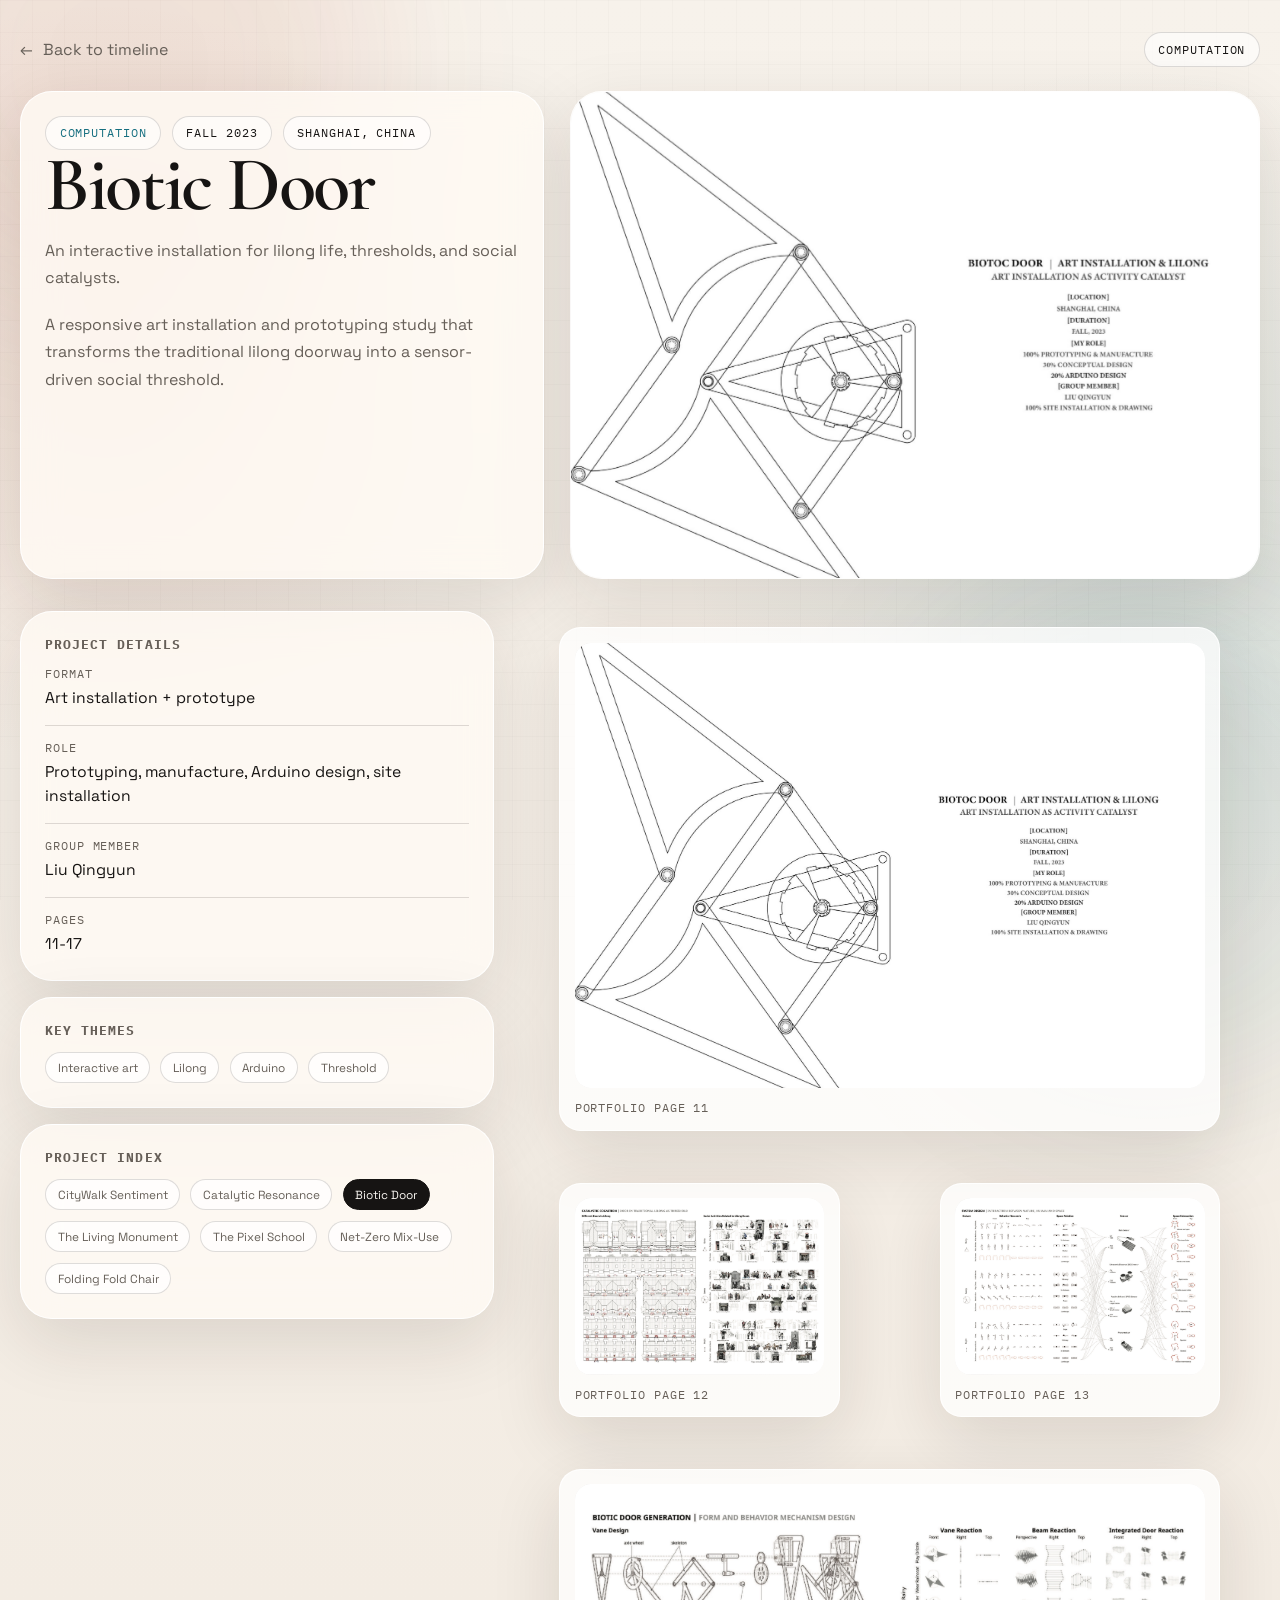
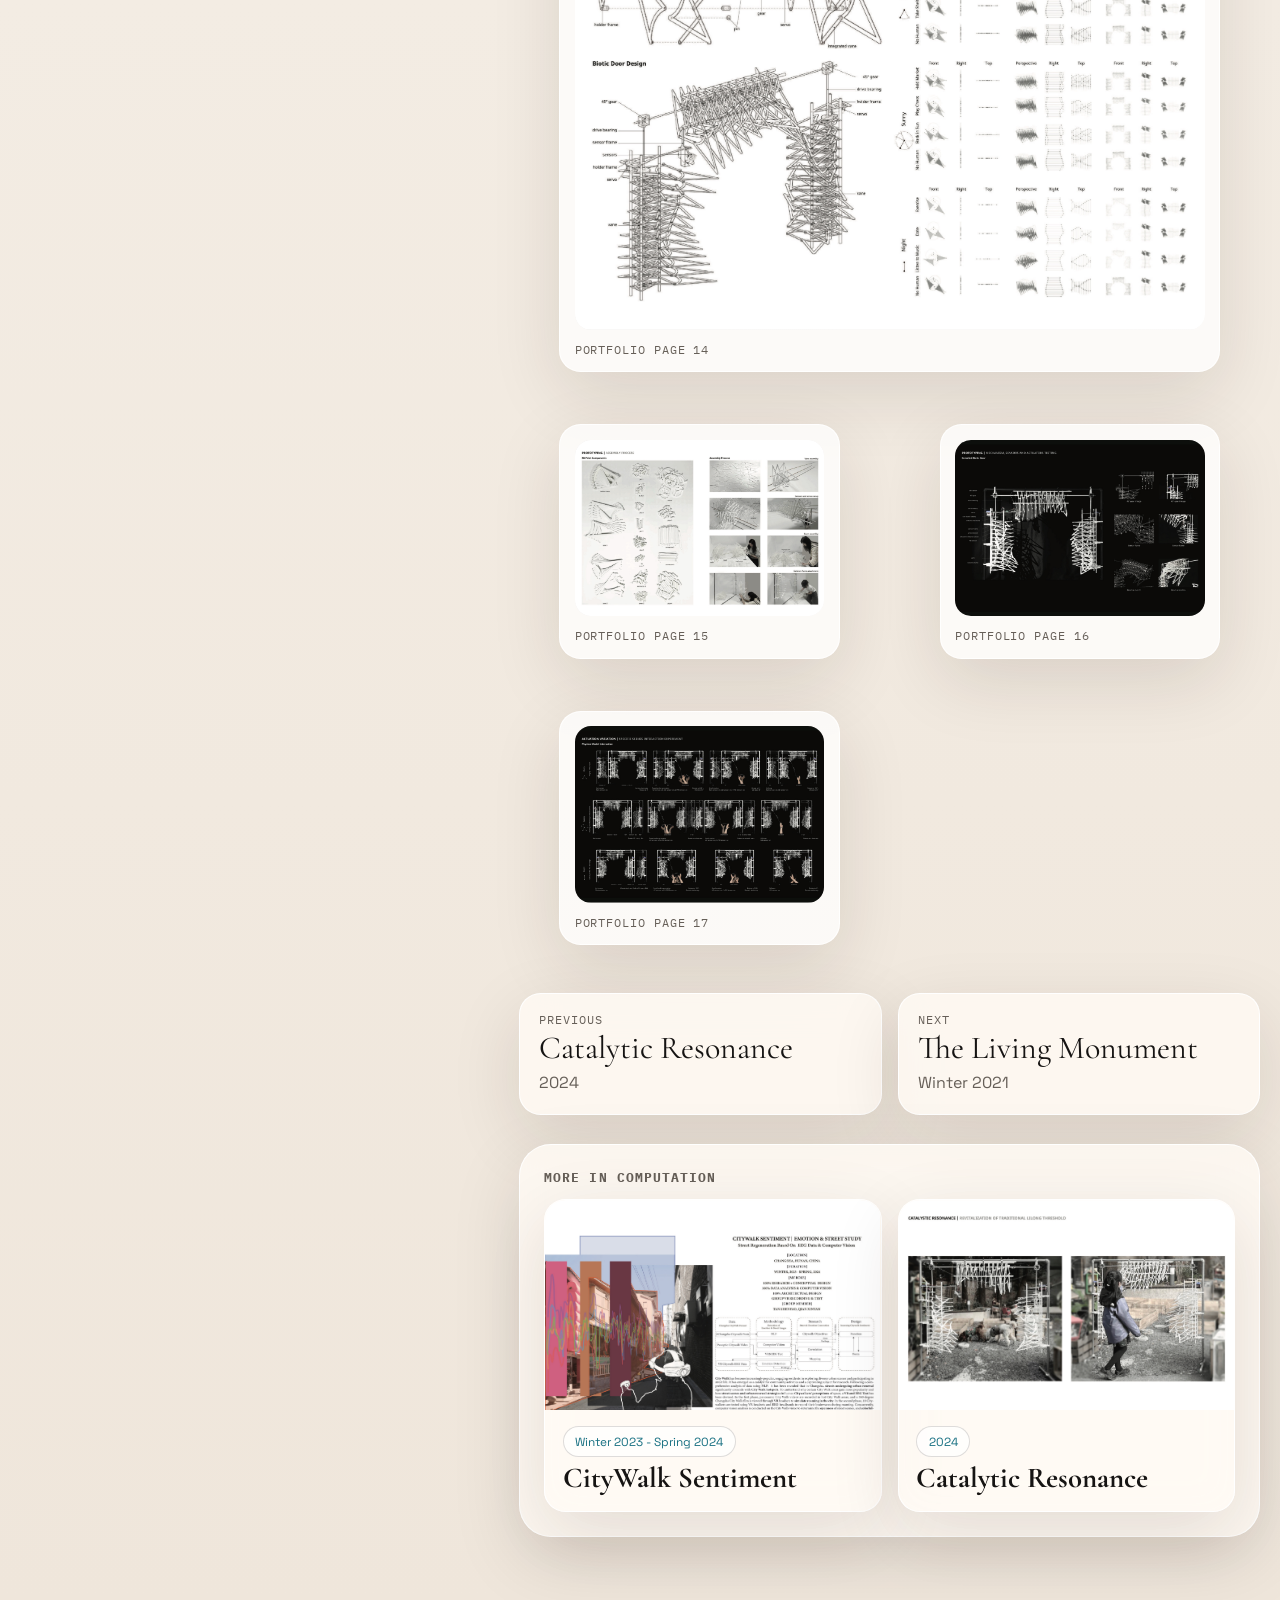
==== projects/biotic-door.html @ 280a37e2 "Stabilize deployed asset paths" ====
<!DOCTYPE html>
<html lang="en">
  <head>
    <meta charset="utf-8" />
    <meta name="viewport" content="width=device-width, initial-scale=1" />
    <meta http-equiv="Cache-Control" content="no-cache, no-store, must-revalidate" />
    <meta http-equiv="Pragma" content="no-cache" />
    <meta http-equiv="Expires" content="0" />
    <title>Biotic Door | Qiuyu Zhang</title>
    <link rel="stylesheet" href="../styles.css?v=20260427-2" />
    <script defer src="../data.js?v=20260427-2"></script>
    <script defer src="../project.js?v=20260427-2"></script>
  </head>
  <body class="page page--project" data-page="project" data-root=".." data-project="biotic-door">
    <div class="page-glow page-glow--a"></div>
    <div class="page-glow page-glow--b"></div>
    <main class="project-shell">
      <header class="project-topbar">
        <a class="project-back" href="../index.html">Back to timeline</a>
        <span class="nav-chip">Computation</span>
      </header>
      <section class="project-hero" id="project-hero"></section>
      <section class="project-grid">
        <div id="project-side"></div>
        <div>
          <div class="gallery-grid" id="project-gallery"></div>
          <nav class="project-pagination" id="project-pagination" aria-label="Project pagination"></nav>
          <div id="related-projects"></div>
        </div>
      </section>
    </main>
  </body>
</html>
---- styles.css ----
@import url("https://fonts.googleapis.com/css2?family=Cormorant+Garamond:wght@500;600;700&family=IBM+Plex+Mono:wght@400;500&family=Space+Grotesk:wght@400;500;700&display=swap");

:root {
  --bg: #f4efe7;
  --paper: rgba(255, 251, 245, 0.82);
  --paper-strong: #fffaf4;
  --ink: #161413;
  --muted: #665f58;
  --line: rgba(22, 20, 19, 0.14);
  --line-strong: rgba(22, 20, 19, 0.3);
  --arch: #b04a2e;
  --comp: #166f80;
  --signal: #d7a94b;
  --shadow: 0 22px 70px rgba(38, 28, 18, 0.12);
  --radius-xl: 2rem;
  --radius-lg: 1.35rem;
  --radius-md: 1rem;
  --shell: min(1240px, calc(100vw - 2rem));
}

*,
*::before,
*::after {
  box-sizing: border-box;
}

html {
  scroll-behavior: smooth;
}

body {
  margin: 0;
  background:
    radial-gradient(circle at 8% 12%, rgba(176, 74, 46, 0.12), transparent 24rem),
    radial-gradient(circle at 88% 16%, rgba(22, 111, 128, 0.12), transparent 28rem),
    linear-gradient(180deg, #f7f2eb 0%, #efe6db 100%);
  color: var(--ink);
  font-family: "Space Grotesk", sans-serif;
  min-height: 100vh;
  overflow-x: hidden;
}

body::before {
  content: "";
  position: fixed;
  inset: 0;
  background-image:
    linear-gradient(rgba(0, 0, 0, 0.015) 1px, transparent 1px),
    linear-gradient(90deg, rgba(0, 0, 0, 0.015) 1px, transparent 1px);
  background-size: 32px 32px;
  pointer-events: none;
  z-index: -1;
}

img {
  display: block;
  max-width: 100%;
}

a {
  color: inherit;
  text-decoration: none;
}

button {
  font: inherit;
}

.page-glow {
  position: fixed;
  width: 32rem;
  height: 32rem;
  border-radius: 50%;
  filter: blur(80px);
  opacity: 0.55;
  pointer-events: none;
  z-index: -1;
}

.page-glow--a {
  background: rgba(176, 74, 46, 0.18);
  top: -12rem;
  left: -8rem;
}

.page-glow--b {
  background: rgba(22, 111, 128, 0.18);
  right: -8rem;
  bottom: -12rem;
}

.shell {
  width: var(--shell);
  margin: 0 auto;
}

.eyebrow,
.section-kicker,
.toolbar__label,
.meta-label,
.hero-chip,
.detail-chip,
.detail-value,
.page-num,
.filter-btn,
.nav-chip,
.timeline-year,
.project-index__label {
  font-family: "IBM Plex Mono", monospace;
  letter-spacing: 0.08em;
  text-transform: uppercase;
}

.display,
.section-title,
.project-title,
.timeline-title {
  font-family: "Cormorant Garamond", serif;
  line-height: 0.92;
  letter-spacing: -0.03em;
  font-weight: 600;
}

.eyebrow {
  color: var(--muted);
  font-size: 0.82rem;
  margin: 0 0 1rem;
}

.lede,
.timeline-summary,
.detail-summary,
.hero-note,
.project-subtitle,
.project-intro {
  color: var(--muted);
  line-height: 1.7;
  font-size: 1rem;
}

.home-hero {
  display: grid;
  grid-template-columns: 1.35fr 0.95fr;
  gap: 2rem;
  padding: 5rem 0 3.5rem;
  align-items: end;
}

.display {
  margin: 0;
  font-size: clamp(3.9rem, 11vw, 7.6rem);
  max-width: 14ch;
}

.hero-copy .lede {
  max-width: 42rem;
  margin-top: 1.6rem;
}

.hero-panel,
.toolbar,
.timeline-card,
.project-panel,
.project-pagination a,
.related-card {
  background: var(--paper);
  border: 1px solid rgba(255, 255, 255, 0.9);
  box-shadow: var(--shadow);
  backdrop-filter: blur(18px);
}

.hero-panel {
  border-radius: var(--radius-xl);
  padding: 1.5rem;
  align-self: stretch;
  display: grid;
  gap: 1.25rem;
}

.hero-panel__top {
  display: flex;
  gap: 0.75rem;
  flex-wrap: wrap;
}

.hero-chip,
.detail-chip,
.nav-chip {
  display: inline-flex;
  align-items: center;
  gap: 0.4rem;
  padding: 0.55rem 0.85rem;
  border-radius: 999px;
  background: rgba(255, 255, 255, 0.62);
  border: 1px solid var(--line);
  font-size: 0.72rem;
}

.hero-chip--alt,
.detail-chip--comp {
  color: var(--comp);
}

.hero-stats {
  display: grid;
  grid-template-columns: repeat(3, minmax(0, 1fr));
  gap: 0.9rem;
}

.stat {
  padding: 1rem;
  border-radius: var(--radius-md);
  background: rgba(255, 255, 255, 0.64);
  border: 1px solid var(--line);
}

.stat__value {
  font-family: "Cormorant Garamond", serif;
  font-size: 2.4rem;
  line-height: 1;
  margin-bottom: 0.3rem;
}

.stat__label {
  color: var(--muted);
  font-size: 0.88rem;
}

.toolbar {
  margin: 0 0 2rem;
  border-radius: 999px;
  padding: 0.75rem 1rem;
  display: flex;
  gap: 1rem;
  align-items: center;
  justify-content: space-between;
  flex-wrap: wrap;
}

.toolbar__label {
  color: var(--muted);
  font-size: 0.76rem;
}

.filters {
  display: flex;
  gap: 0.65rem;
  flex-wrap: wrap;
}

.filter-btn {
  border: 1px solid var(--line);
  background: rgba(255, 255, 255, 0.72);
  color: var(--muted);
  border-radius: 999px;
  padding: 0.7rem 1rem;
  cursor: pointer;
  transition: transform 180ms ease, background-color 180ms ease, color 180ms ease;
}

.filter-btn:hover,
.filter-btn:focus-visible {
  transform: translateY(-2px);
}

.filter-btn.is-active {
  background: var(--ink);
  color: #faf7f2;
}

.section-head {
  display: grid;
  gap: 0.5rem;
  margin-bottom: 2rem;
}

.section-kicker {
  margin: 0;
  color: var(--muted);
  font-size: 0.78rem;
}

.section-title {
  margin: 0;
  font-size: clamp(2.4rem, 5vw, 4rem);
}

.timeline-wrap {
  padding-bottom: 5rem;
}

.timeline {
  position: relative;
  display: grid;
  grid-template-columns: minmax(0, 1fr) 6rem minmax(0, 1fr);
  gap: 2rem 0;
}

.timeline::before {
  content: "";
  position: absolute;
  top: 0;
  bottom: 0;
  left: 50%;
  transform: translateX(-50%);
  width: 1px;
  background: linear-gradient(180deg, rgba(22, 20, 19, 0), rgba(22, 20, 19, 0.22), rgba(22, 20, 19, 0));
}

.timeline-item {
  display: contents;
}

.timeline-item.is-hidden {
  display: none;
}

.timeline-card {
  border-radius: var(--radius-xl);
  overflow: hidden;
  position: relative;
  transition: transform 220ms ease, box-shadow 220ms ease;
}

.timeline-card:hover,
.timeline-card:focus-visible {
  transform: translateY(-4px);
  box-shadow: 0 30px 90px rgba(38, 28, 18, 0.18);
}

.timeline-item:nth-child(odd) .timeline-card {
  grid-column: 1 / 2;
  margin-right: 2rem;
}

.timeline-item:nth-child(even) .timeline-card {
  grid-column: 3 / 4;
  margin-left: 2rem;
}

.timeline-marker {
  grid-column: 2 / 3;
  justify-self: center;
  align-self: start;
  position: relative;
  padding-top: 0.85rem;
}

.timeline-dot {
  width: 1rem;
  height: 1rem;
  border-radius: 50%;
  background: var(--ink);
  border: 3px solid rgba(255, 255, 255, 0.86);
  box-shadow: 0 0 0 7px rgba(255, 255, 255, 0.44);
}

.timeline-year {
  margin-top: 0.9rem;
  color: var(--muted);
  font-size: 0.76rem;
  writing-mode: vertical-rl;
  transform: rotate(180deg);
}

.timeline-card__media {
  aspect-ratio: 16 / 10;
  overflow: hidden;
  background: linear-gradient(135deg, rgba(22, 20, 19, 0.08), rgba(22, 20, 19, 0.03));
}

.timeline-card__media img,
.project-cover img,
.page-frame img {
  width: 100%;
  height: 100%;
  object-fit: cover;
}

.timeline-card__body {
  padding: 1.4rem 1.4rem 1.5rem;
  display: grid;
  gap: 1rem;
}

.timeline-meta {
  display: flex;
  gap: 0.6rem;
  flex-wrap: wrap;
}

.pill {
  display: inline-flex;
  align-items: center;
  gap: 0.4rem;
  padding: 0.45rem 0.72rem;
  border-radius: 999px;
  border: 1px solid var(--line);
  background: rgba(255, 255, 255, 0.72);
  color: var(--muted);
  font-size: 0.74rem;
}

.pill--arch {
  color: var(--arch);
}

.pill--comp {
  color: var(--comp);
}

.pill--active {
  background: var(--ink);
  color: #faf7f2;
  border-color: var(--ink);
}

.timeline-title {
  margin: 0;
  font-size: clamp(2rem, 3.2vw, 3rem);
}

.timeline-summary {
  margin: 0;
}

.timeline-tags {
  display: flex;
  flex-wrap: wrap;
  gap: 0.55rem;
}

.timeline-tag {
  color: var(--muted);
  font-size: 0.88rem;
}

.timeline-arrow {
  display: inline-flex;
  align-items: center;
  gap: 0.65rem;
  color: var(--ink);
  font-size: 0.95rem;
}

.timeline-arrow::after {
  content: "↗";
  font-size: 1.1rem;
}

.asset--corrected {
  transform: rotate(180deg) scaleX(-1);
}

.page--project {
  padding-bottom: 4rem;
}

.project-shell {
  width: var(--shell);
  margin: 0 auto;
  padding-top: 2rem;
}

.project-topbar {
  display: flex;
  align-items: center;
  justify-content: space-between;
  gap: 1rem;
  margin-bottom: 1.5rem;
}

.project-back {
  display: inline-flex;
  align-items: center;
  gap: 0.6rem;
  color: var(--muted);
}

.project-back::before {
  content: "←";
}

.project-hero {
  display: grid;
  grid-template-columns: 0.95fr 1.25fr;
  gap: 1.6rem;
  margin-bottom: 2rem;
}

.project-panel {
  border-radius: var(--radius-xl);
  padding: 1.5rem;
}

.project-title {
  margin: 0;
  font-size: clamp(3rem, 6vw, 5.4rem);
}

.project-subtitle {
  margin: 1rem 0 1.25rem;
  max-width: 36rem;
}

.detail-chips,
.project-tags,
.project-index {
  display: flex;
  flex-wrap: wrap;
  gap: 0.65rem;
}

.project-intro {
  margin-top: 1.2rem;
}

.project-cover {
  border-radius: var(--radius-xl);
  overflow: hidden;
  min-height: 22rem;
  background: rgba(255, 255, 255, 0.5);
  border: 1px solid rgba(255, 255, 255, 0.86);
  box-shadow: var(--shadow);
}

.project-grid {
  display: grid;
  grid-template-columns: 0.78fr 1.22fr;
  gap: 1.6rem;
  align-items: start;
}

.project-side {
  position: sticky;
  top: 1.25rem;
}

.project-side__block + .project-side__block {
  margin-top: 1rem;
}

.project-side__title {
  margin: 0 0 0.8rem;
  font-size: 0.82rem;
  color: var(--muted);
  letter-spacing: 0.08em;
  text-transform: uppercase;
  font-family: "IBM Plex Mono", monospace;
}

.detail-list {
  display: grid;
  gap: 0.9rem;
}

.detail-row {
  padding-top: 0.9rem;
  border-top: 1px solid var(--line);
}

.detail-row:first-child {
  padding-top: 0;
  border-top: 0;
}

.meta-label {
  color: var(--muted);
  font-size: 0.72rem;
  margin-bottom: 0.3rem;
}

.detail-value {
  font-family: "Space Grotesk", sans-serif;
  letter-spacing: normal;
  text-transform: none;
  font-size: 0.98rem;
  line-height: 1.55;
}

.gallery-grid {
  display: grid;
  grid-template-columns: repeat(2, minmax(0, 1fr));
  gap: 1.25rem;
}

.page-frame {
  border-radius: var(--radius-lg);
  overflow: hidden;
  padding: 0.9rem;
  background: rgba(255, 255, 255, 0.75);
  border: 1px solid rgba(255, 255, 255, 0.86);
  box-shadow: var(--shadow);
}

.page-frame--wide {
  grid-column: 1 / -1;
}

.page-frame__image {
  border-radius: calc(var(--radius-lg) - 0.35rem);
  overflow: hidden;
  background: linear-gradient(135deg, rgba(22, 20, 19, 0.08), rgba(22, 20, 19, 0.03));
}

.page-frame__image img {
  width: 100%;
  height: auto;
}

.page-num {
  padding-top: 0.75rem;
  font-size: 0.72rem;
  color: var(--muted);
}

.project-pagination {
  display: grid;
  grid-template-columns: repeat(2, minmax(0, 1fr));
  gap: 1rem;
  margin-top: 2rem;
}

.project-pagination a {
  border-radius: var(--radius-lg);
  padding: 1.15rem 1.2rem;
  display: grid;
  gap: 0.3rem;
}

.project-pagination__label {
  color: var(--muted);
  font-size: 0.74rem;
  font-family: "IBM Plex Mono", monospace;
  text-transform: uppercase;
  letter-spacing: 0.08em;
}

.project-pagination__title {
  font-family: "Cormorant Garamond", serif;
  font-size: 2rem;
  line-height: 1;
}

.related {
  margin-top: 1.8rem;
}

.related-grid {
  display: grid;
  grid-template-columns: repeat(2, minmax(0, 1fr));
  gap: 1rem;
}

.related-card {
  border-radius: var(--radius-lg);
  overflow: hidden;
}

.related-card__media {
  aspect-ratio: 16 / 10;
  overflow: hidden;
}

.related-card__body {
  padding: 1rem 1.1rem 1.15rem;
}

.related-card__title {
  margin: 0.45rem 0 0;
  font-family: "Cormorant Garamond", serif;
  font-size: 1.8rem;
  line-height: 1;
}

.is-reveal {
  opacity: 0;
  transform: translateY(16px);
  transition: opacity 420ms ease, transform 420ms ease;
}

.is-reveal.is-visible {
  opacity: 1;
  transform: translateY(0);
}

@media (max-width: 1024px) {
  .home-hero,
  .project-hero,
  .project-grid {
    grid-template-columns: 1fr;
  }

  .project-side {
    position: static;
  }

  .timeline {
    grid-template-columns: 3.25rem minmax(0, 1fr);
  }

  .timeline::before {
    left: 1.6rem;
    transform: none;
  }

  .timeline-item:nth-child(odd) .timeline-card,
  .timeline-item:nth-child(even) .timeline-card {
    grid-column: 2 / 3;
    margin: 0 0 0 1rem;
  }

  .timeline-marker {
    grid-column: 1 / 2;
    justify-self: start;
  }

  .timeline-year {
    writing-mode: initial;
    transform: none;
  }
}

@media (max-width: 720px) {
  .display {
    font-size: clamp(3.2rem, 14vw, 4.7rem);
  }

  .home-hero {
    padding-top: 4rem;
  }

  .hero-stats,
  .gallery-grid,
  .project-pagination,
  .related-grid {
    grid-template-columns: 1fr;
  }

  .toolbar {
    border-radius: 1.4rem;
  }

  .project-title {
    font-size: clamp(2.5rem, 12vw, 4rem);
  }
}
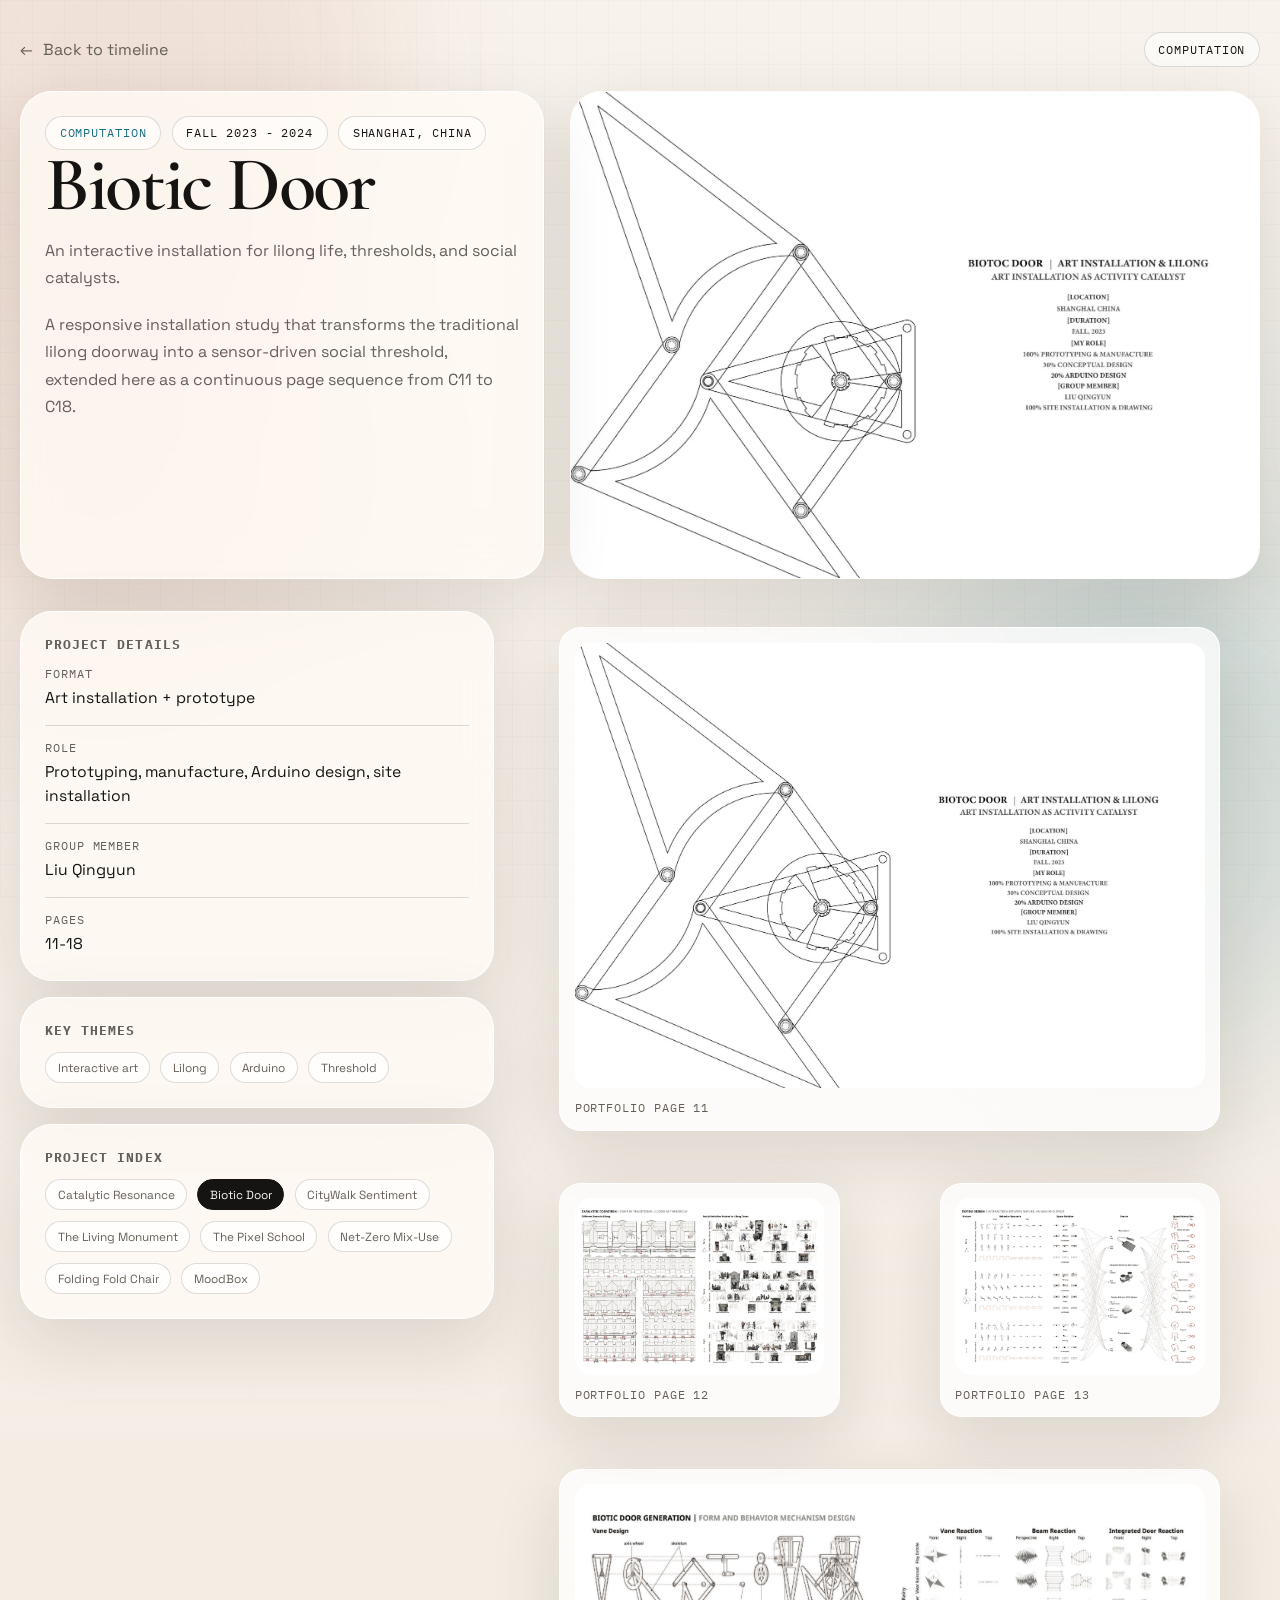
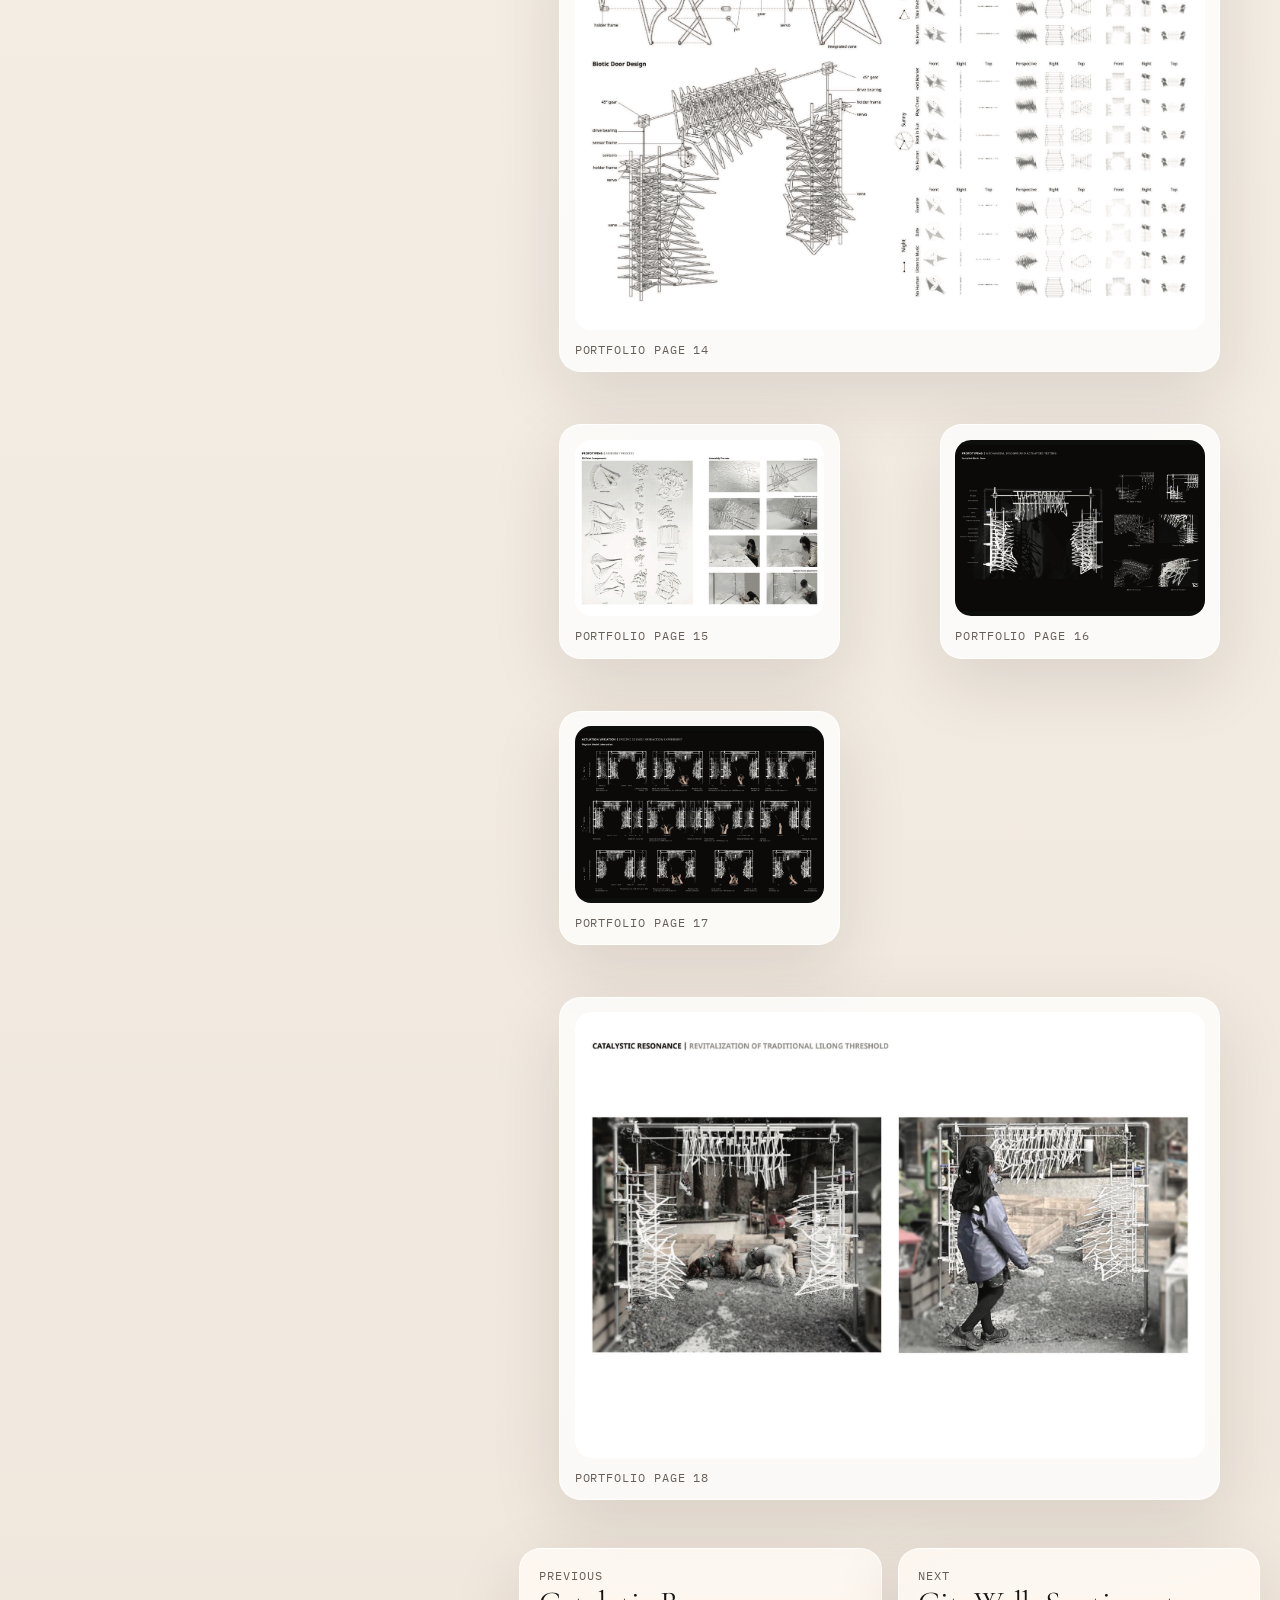
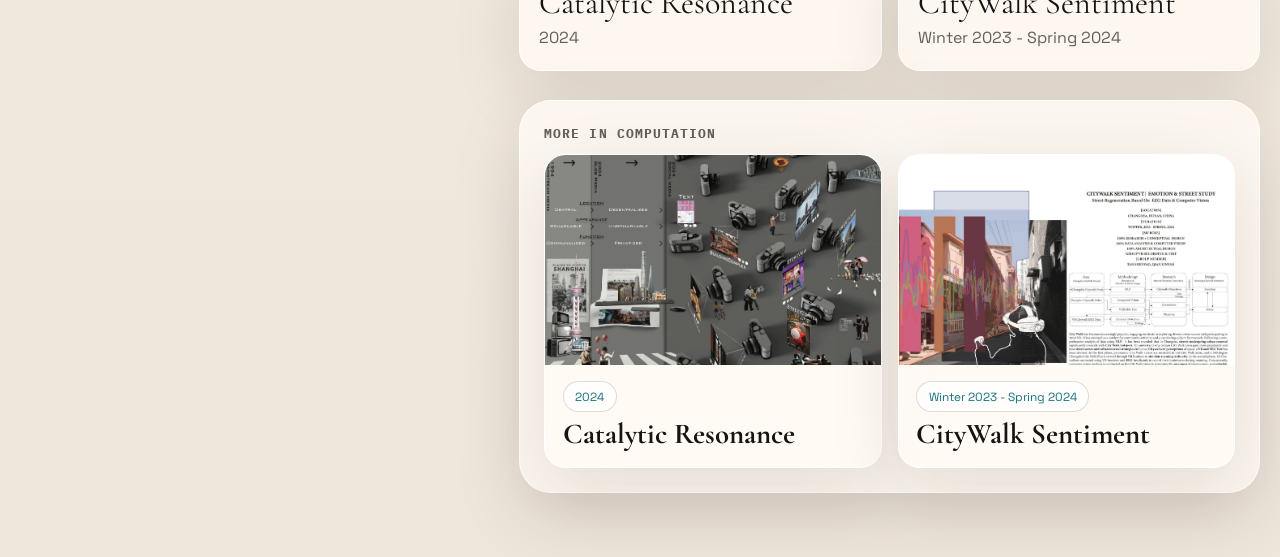
==== commit 6ba9a111: "Split projects and add image lightbox" ====
--- a/projects/biotic-door.html
+++ b/projects/biotic-door.html
@@ -7,9 +7,10 @@
     <meta http-equiv="Pragma" content="no-cache" />
     <meta http-equiv="Expires" content="0" />
     <title>Biotic Door | Qiuyu Zhang</title>
-    <link rel="stylesheet" href="../styles.css?v=20260427-2" />
-    <script defer src="../data.js?v=20260427-2"></script>
-    <script defer src="../project.js?v=20260427-2"></script>
+    <link rel="stylesheet" href="../styles.css?v=20260427-3" />
+    <script defer src="../data.js?v=20260427-3"></script>
+    <script defer src="../lightbox.js?v=20260427-3"></script>
+    <script defer src="../project.js?v=20260427-3"></script>
   </head>
   <body class="page page--project" data-page="project" data-root=".." data-project="biotic-door">
     <div class="page-glow page-glow--a"></div>
--- a/styles.css
+++ b/styles.css
@@ -449,7 +449,87 @@
 }
 
 .asset--corrected {
-  transform: rotate(180deg) scaleX(-1);
+  transform: scaleY(-1);
+}
+
+.zoomable-image {
+  cursor: zoom-in;
+}
+
+.body--lightbox-open {
+  overflow: hidden;
+}
+
+.lightbox {
+  position: fixed;
+  inset: 0;
+  display: grid;
+  place-items: center;
+  padding: 1.5rem;
+  opacity: 0;
+  pointer-events: none;
+  transition: opacity 180ms ease;
+  z-index: 50;
+}
+
+.lightbox.is-open {
+  opacity: 1;
+  pointer-events: auto;
+}
+
+.lightbox__backdrop {
+  position: absolute;
+  inset: 0;
+  background: rgba(10, 10, 10, 0.84);
+  backdrop-filter: blur(10px);
+}
+
+.lightbox__figure {
+  position: relative;
+  z-index: 1;
+  margin: 0;
+  width: min(92vw, 1400px);
+  max-height: calc(100vh - 3rem);
+  display: grid;
+  gap: 0.8rem;
+  justify-items: center;
+}
+
+.lightbox__image {
+  display: block;
+  max-width: 100%;
+  max-height: calc(100vh - 8rem);
+  width: auto;
+  height: auto;
+  border-radius: var(--radius-lg);
+  box-shadow: 0 28px 90px rgba(0, 0, 0, 0.32);
+  background: rgba(255, 255, 255, 0.06);
+}
+
+.lightbox__caption {
+  color: rgba(255, 255, 255, 0.82);
+  text-align: center;
+  font-size: 0.92rem;
+  line-height: 1.5;
+  max-width: 72ch;
+}
+
+.lightbox__close {
+  position: absolute;
+  top: 0;
+  right: 0;
+  transform: translateY(-100%);
+  border: 0;
+  border-radius: 999px;
+  padding: 0.7rem 1rem;
+  background: rgba(255, 255, 255, 0.14);
+  color: #fff;
+  cursor: pointer;
+  backdrop-filter: blur(10px);
+}
+
+.lightbox__close:hover {
+  background: rgba(255, 255, 255, 0.2);
 }
 
 .page--project {
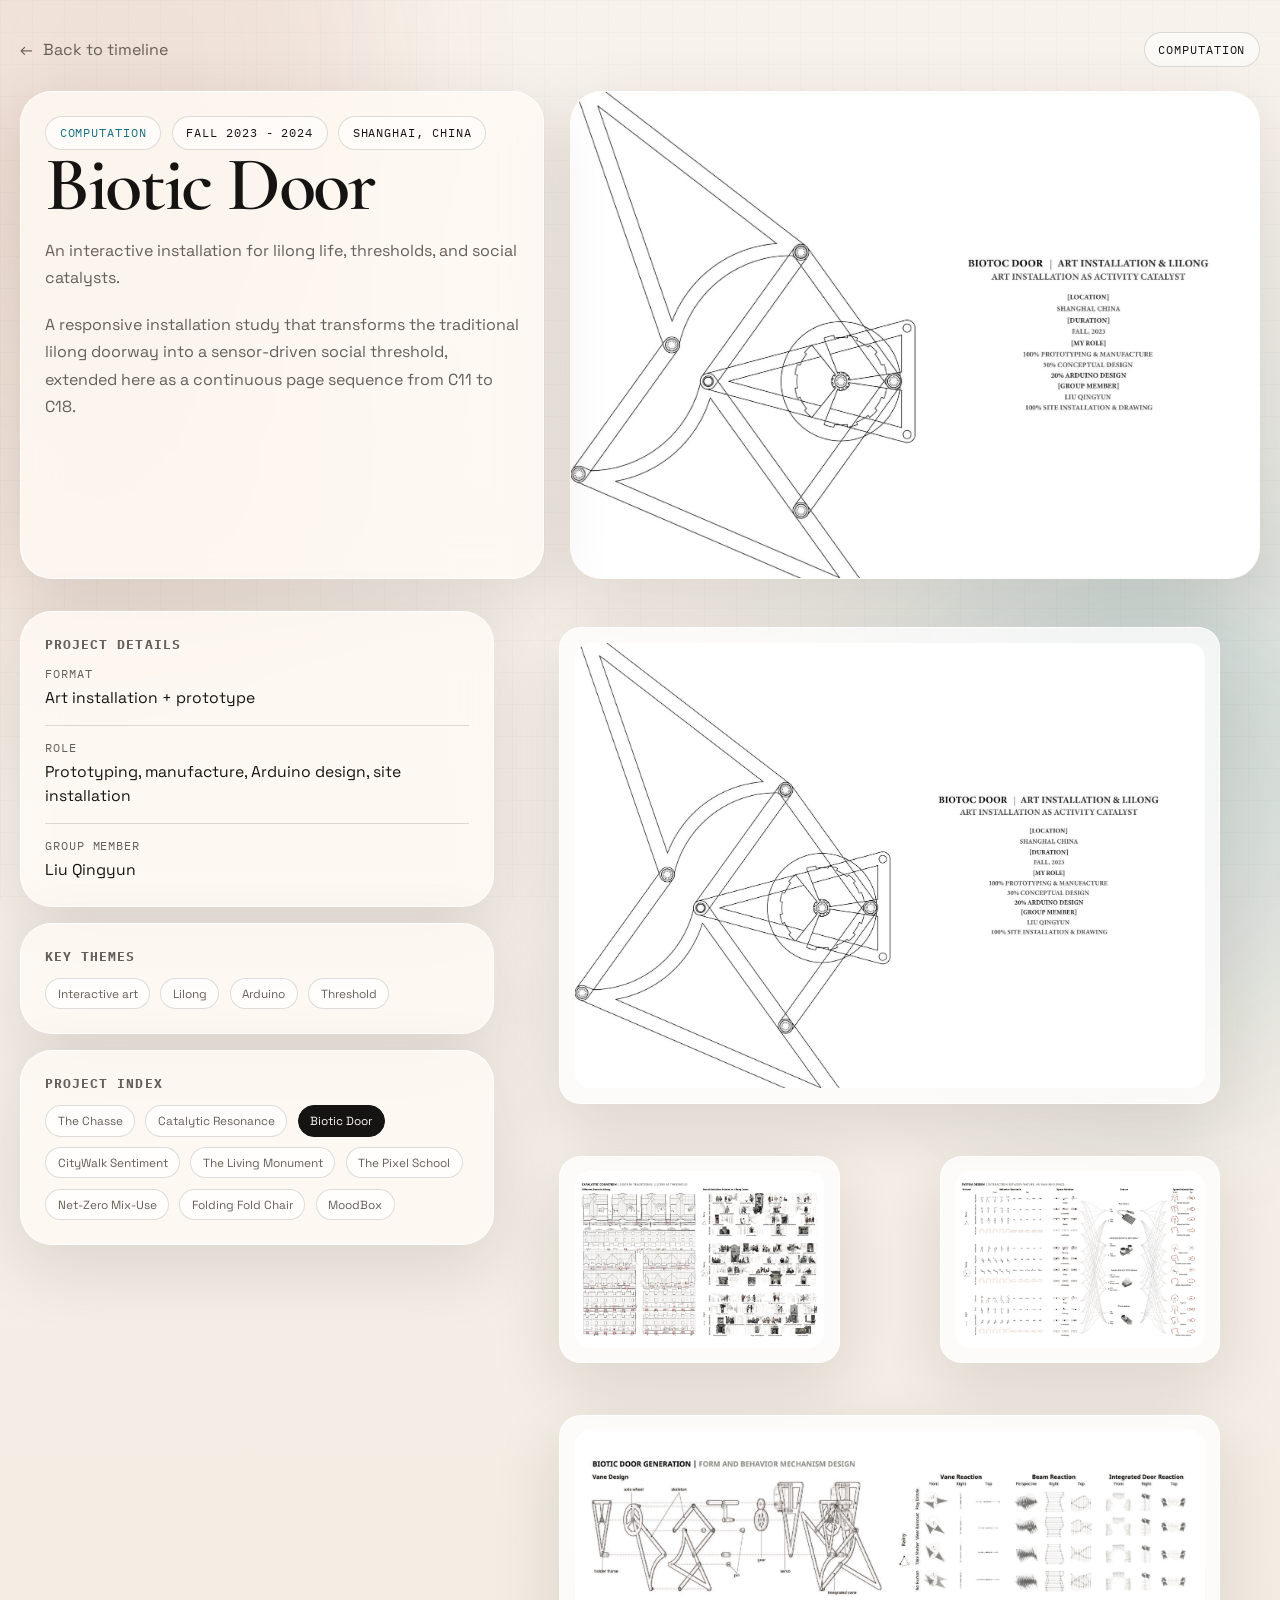
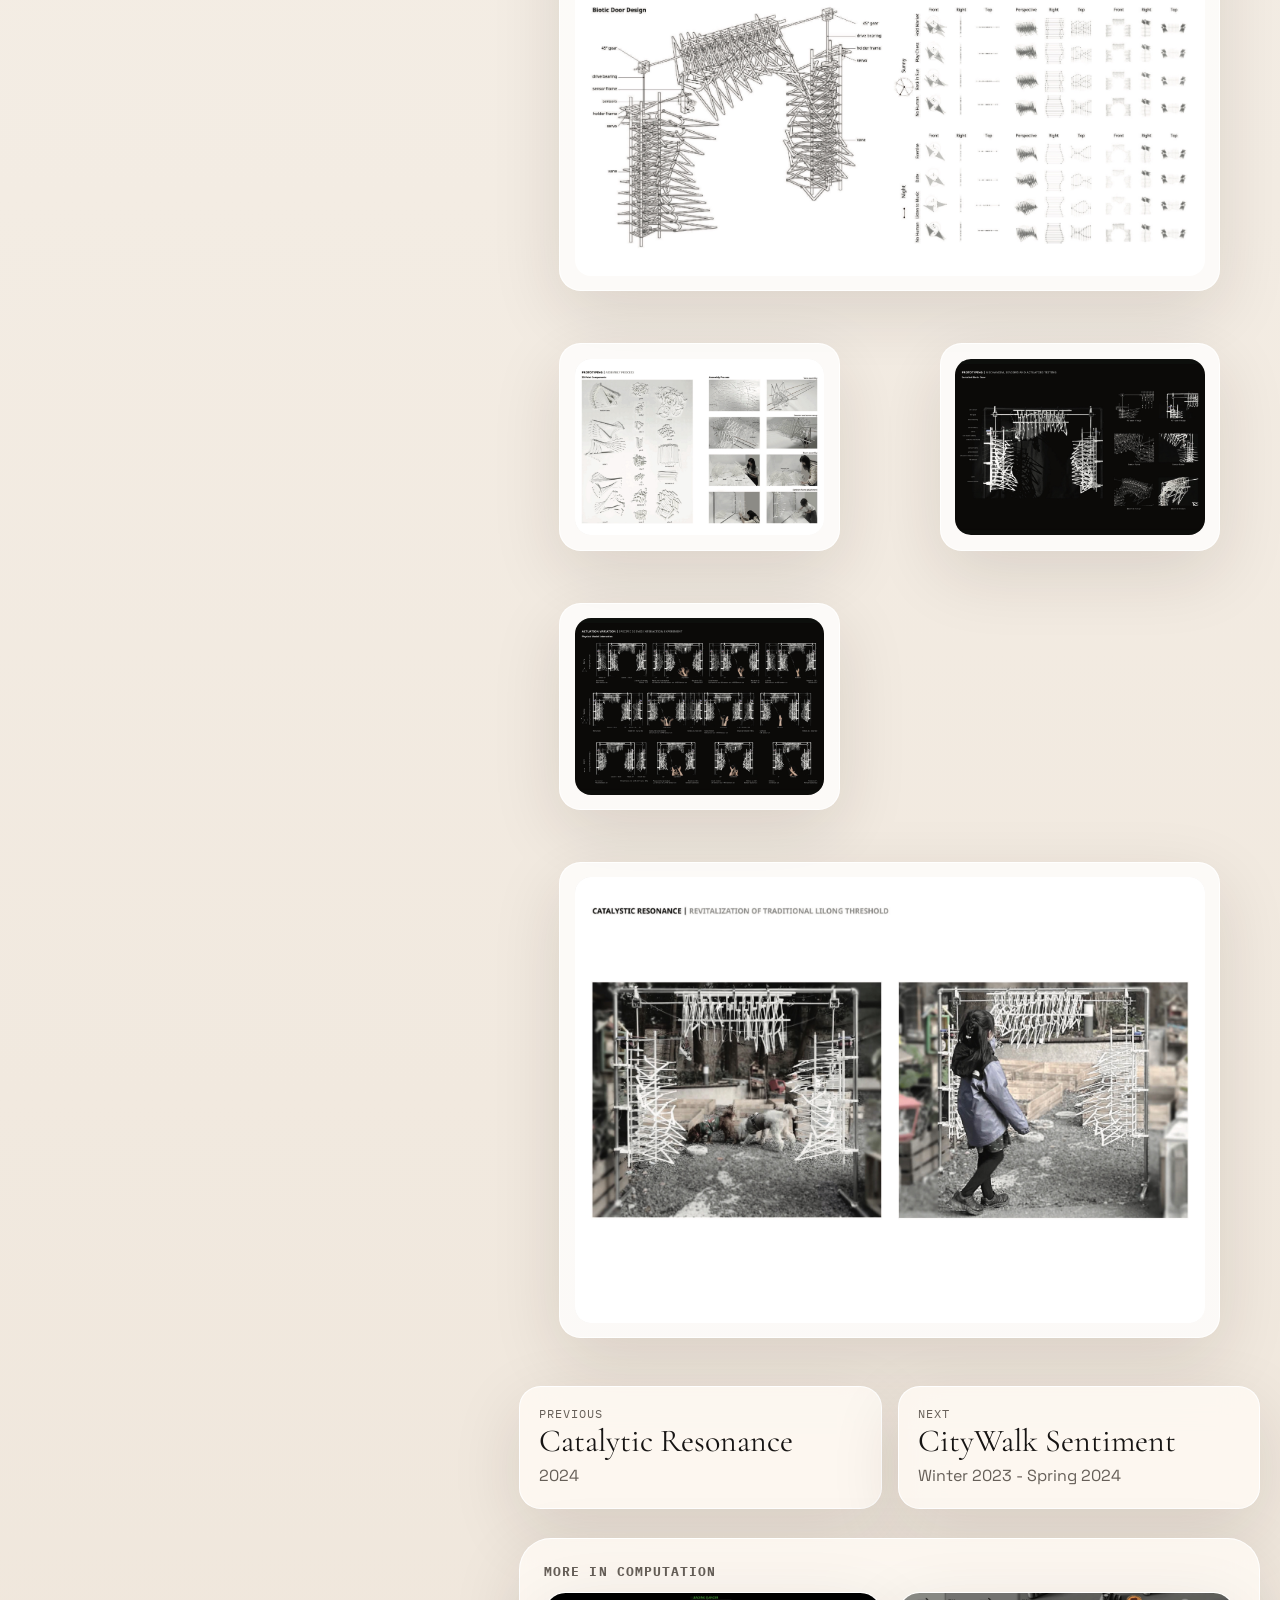
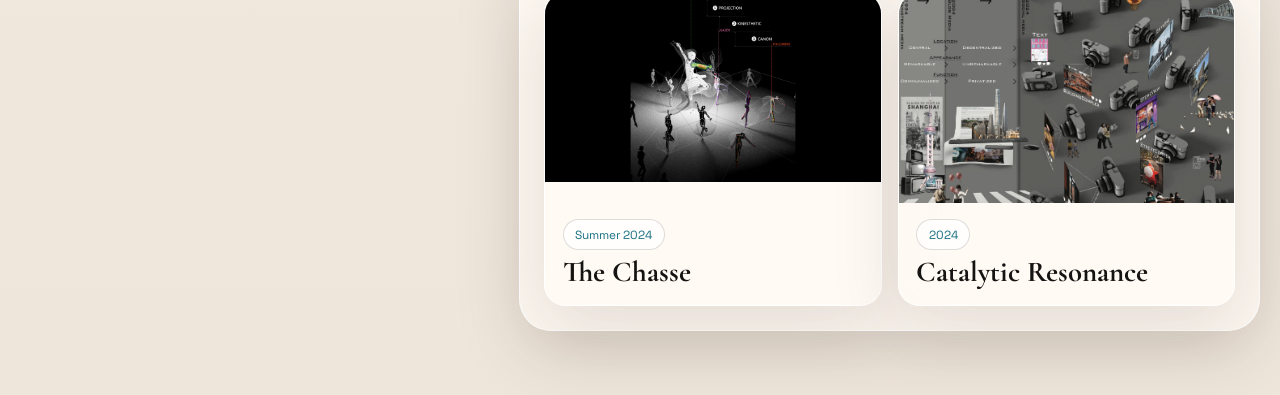
==== commit b37eaebb: "Add The Chasse project and push workflow notes" ====
--- a/projects/biotic-door.html
+++ b/projects/biotic-door.html
@@ -7,10 +7,10 @@
     <meta http-equiv="Pragma" content="no-cache" />
     <meta http-equiv="Expires" content="0" />
     <title>Biotic Door | Qiuyu Zhang</title>
-    <link rel="stylesheet" href="../styles.css?v=20260427-3" />
-    <script defer src="../data.js?v=20260427-3"></script>
-    <script defer src="../lightbox.js?v=20260427-3"></script>
-    <script defer src="../project.js?v=20260427-3"></script>
+    <link rel="stylesheet" href="../styles.css?v=20260428-1" />
+    <script defer src="../data.js?v=20260428-1"></script>
+    <script defer src="../lightbox.js?v=20260428-1"></script>
+    <script defer src="../project.js?v=20260428-1"></script>
   </head>
   <body class="page page--project" data-page="project" data-root=".." data-project="biotic-door">
     <div class="page-glow page-glow--a"></div>
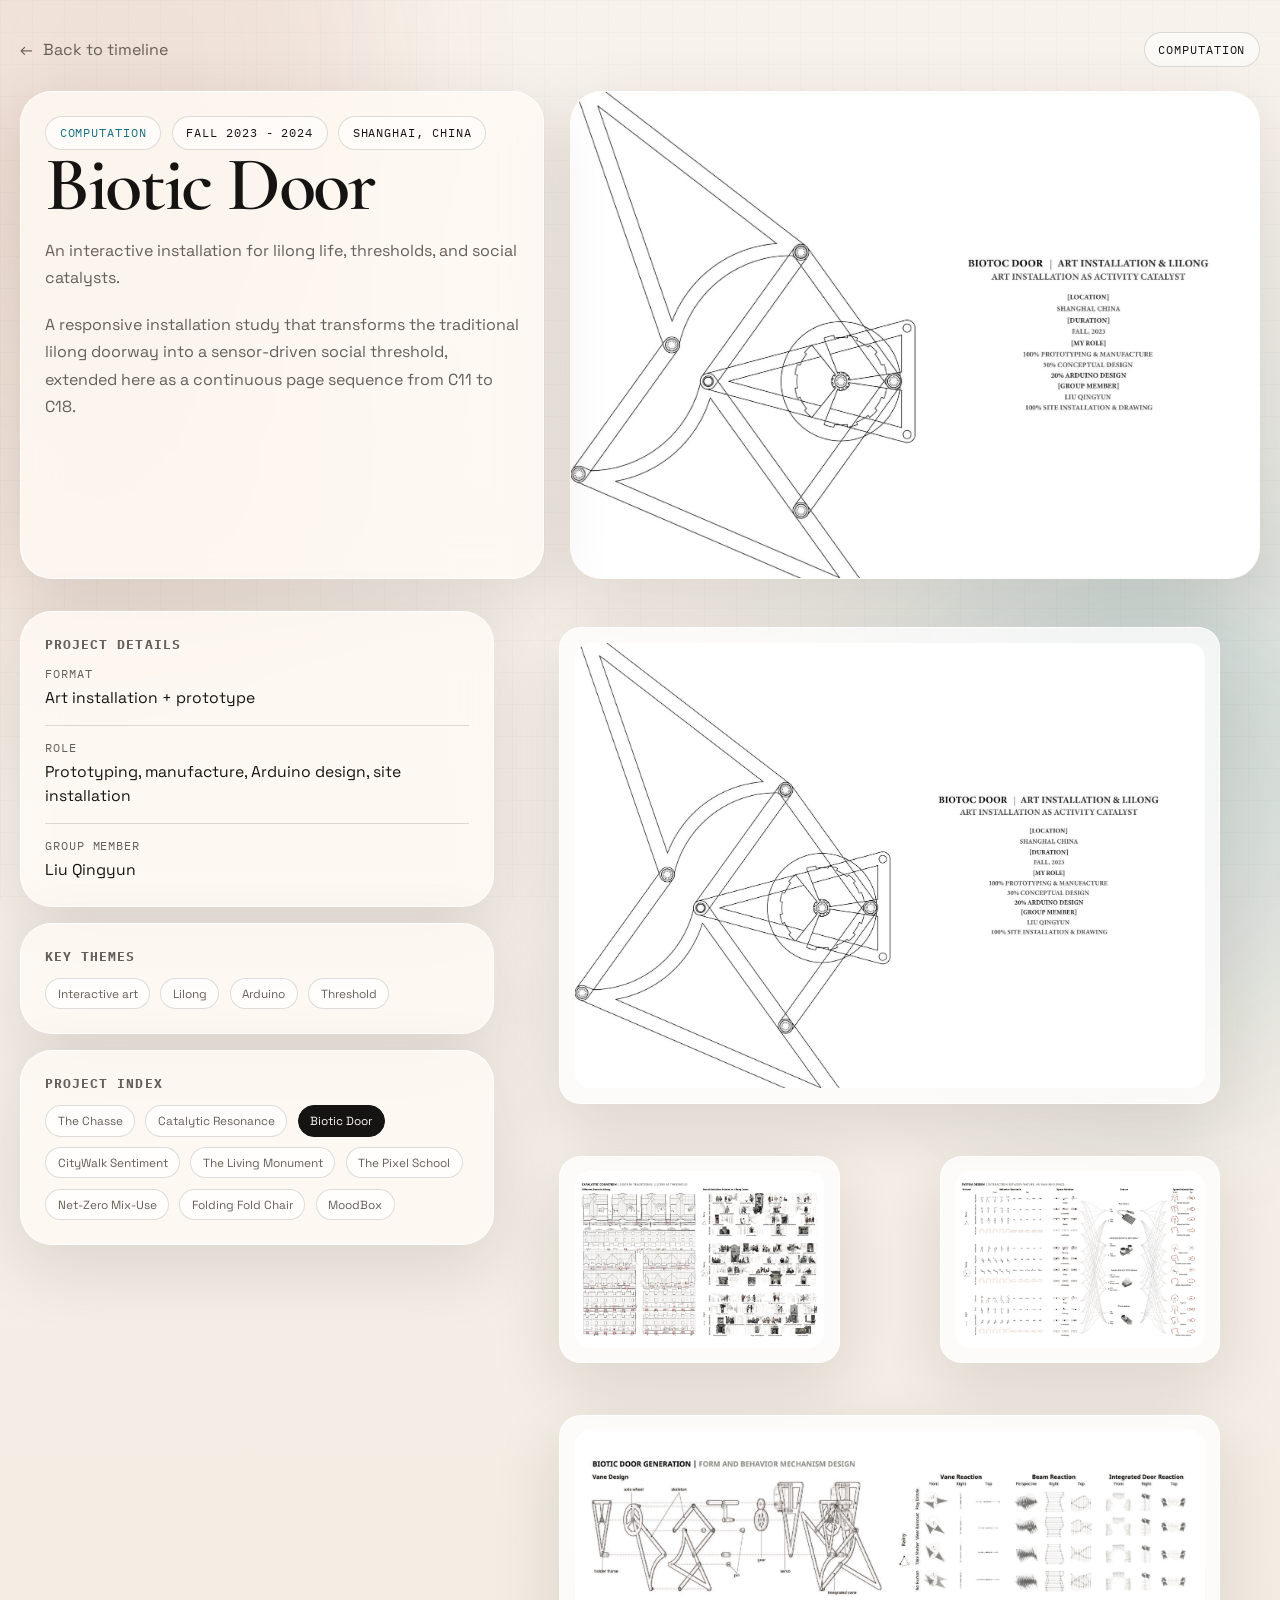
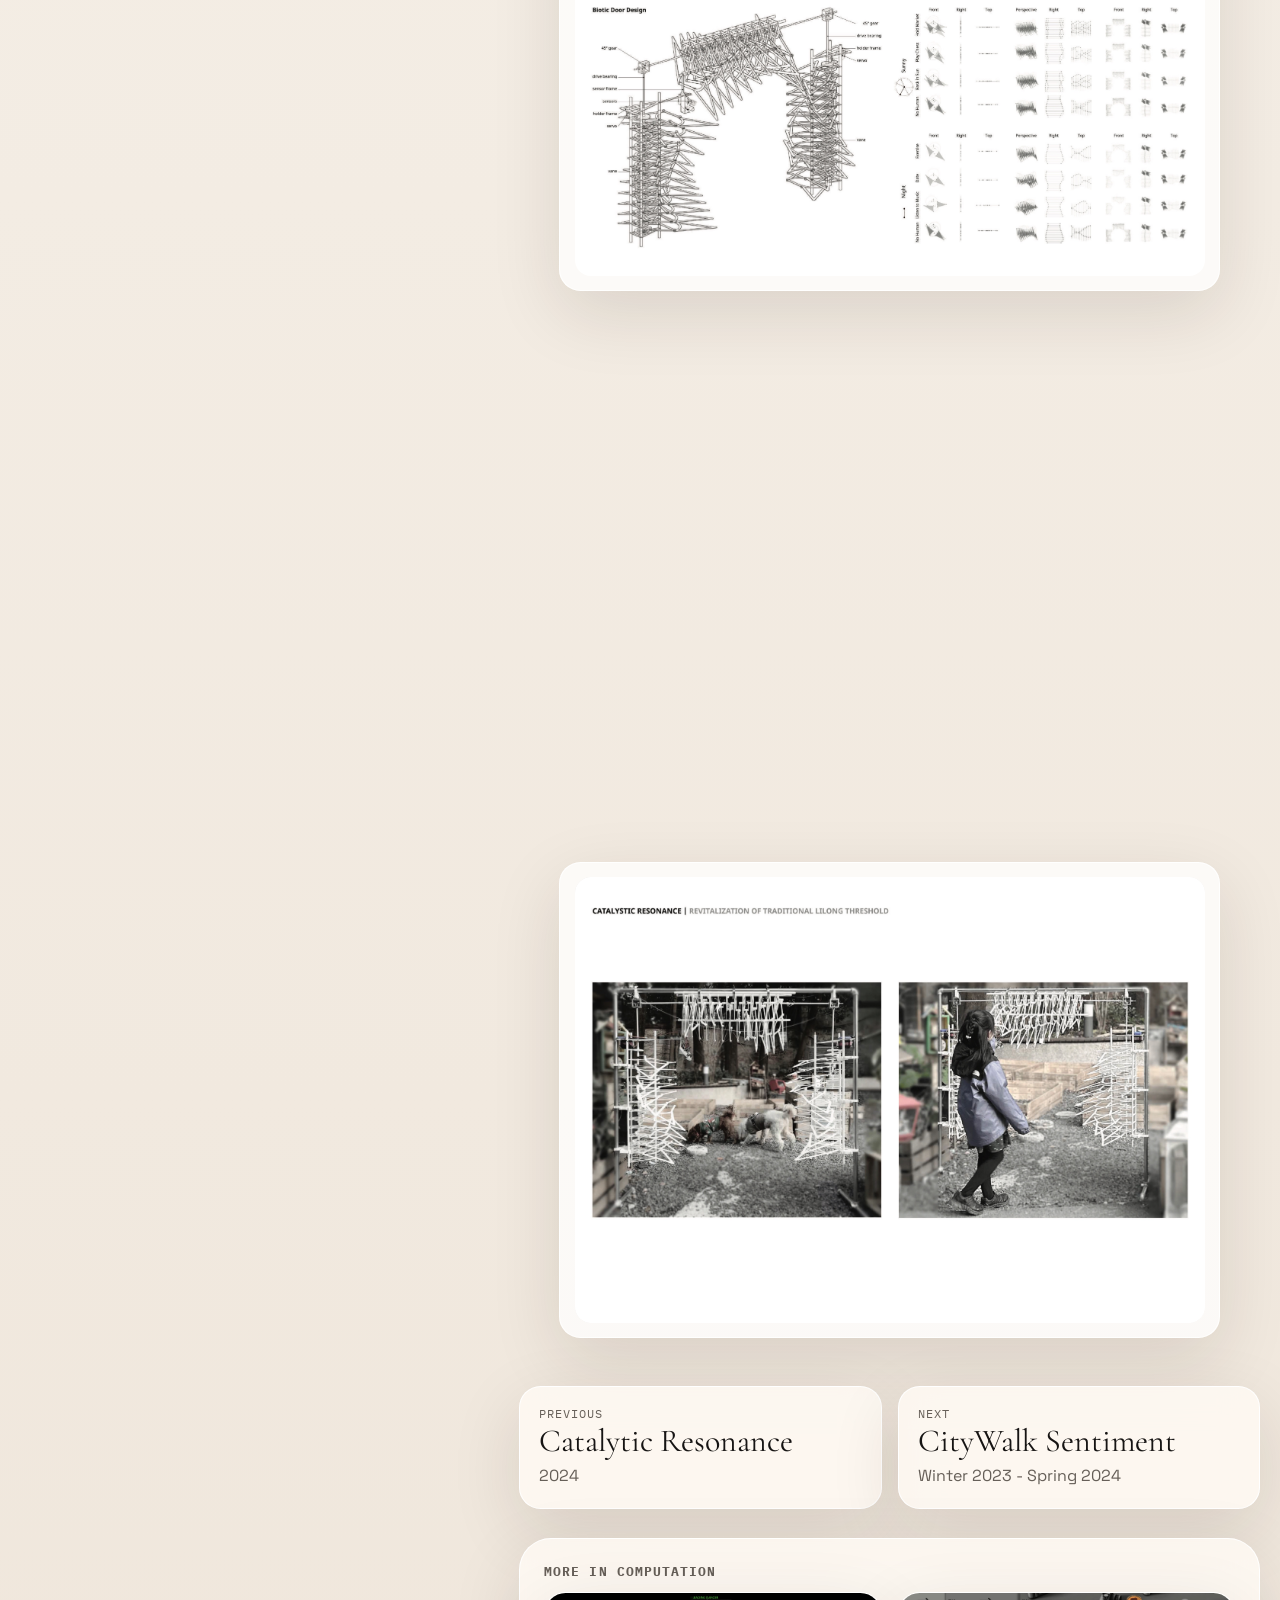
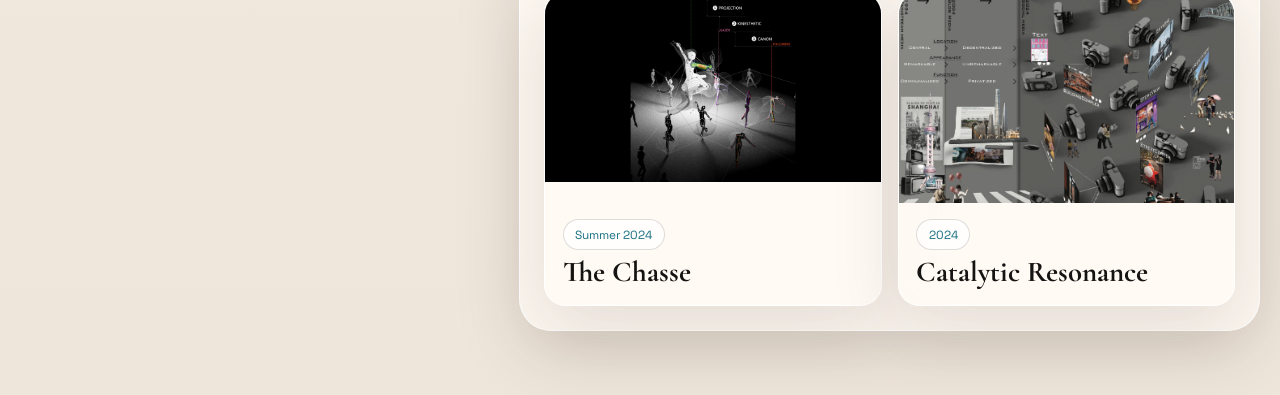
==== commit 497030d4: "Append LandMark images to catalytic project" ====
--- a/projects/biotic-door.html
+++ b/projects/biotic-door.html
@@ -7,10 +7,10 @@
     <meta http-equiv="Pragma" content="no-cache" />
     <meta http-equiv="Expires" content="0" />
     <title>Biotic Door | Qiuyu Zhang</title>
-    <link rel="stylesheet" href="../styles.css?v=20260428-1" />
-    <script defer src="../data.js?v=20260428-1"></script>
-    <script defer src="../lightbox.js?v=20260428-1"></script>
-    <script defer src="../project.js?v=20260428-1"></script>
+    <link rel="stylesheet" href="../styles.css?v=20260428-2" />
+    <script defer src="../data.js?v=20260428-2"></script>
+    <script defer src="../lightbox.js?v=20260428-2"></script>
+    <script defer src="../project.js?v=20260428-2"></script>
   </head>
   <body class="page page--project" data-page="project" data-root=".." data-project="biotic-door">
     <div class="page-glow page-glow--a"></div>
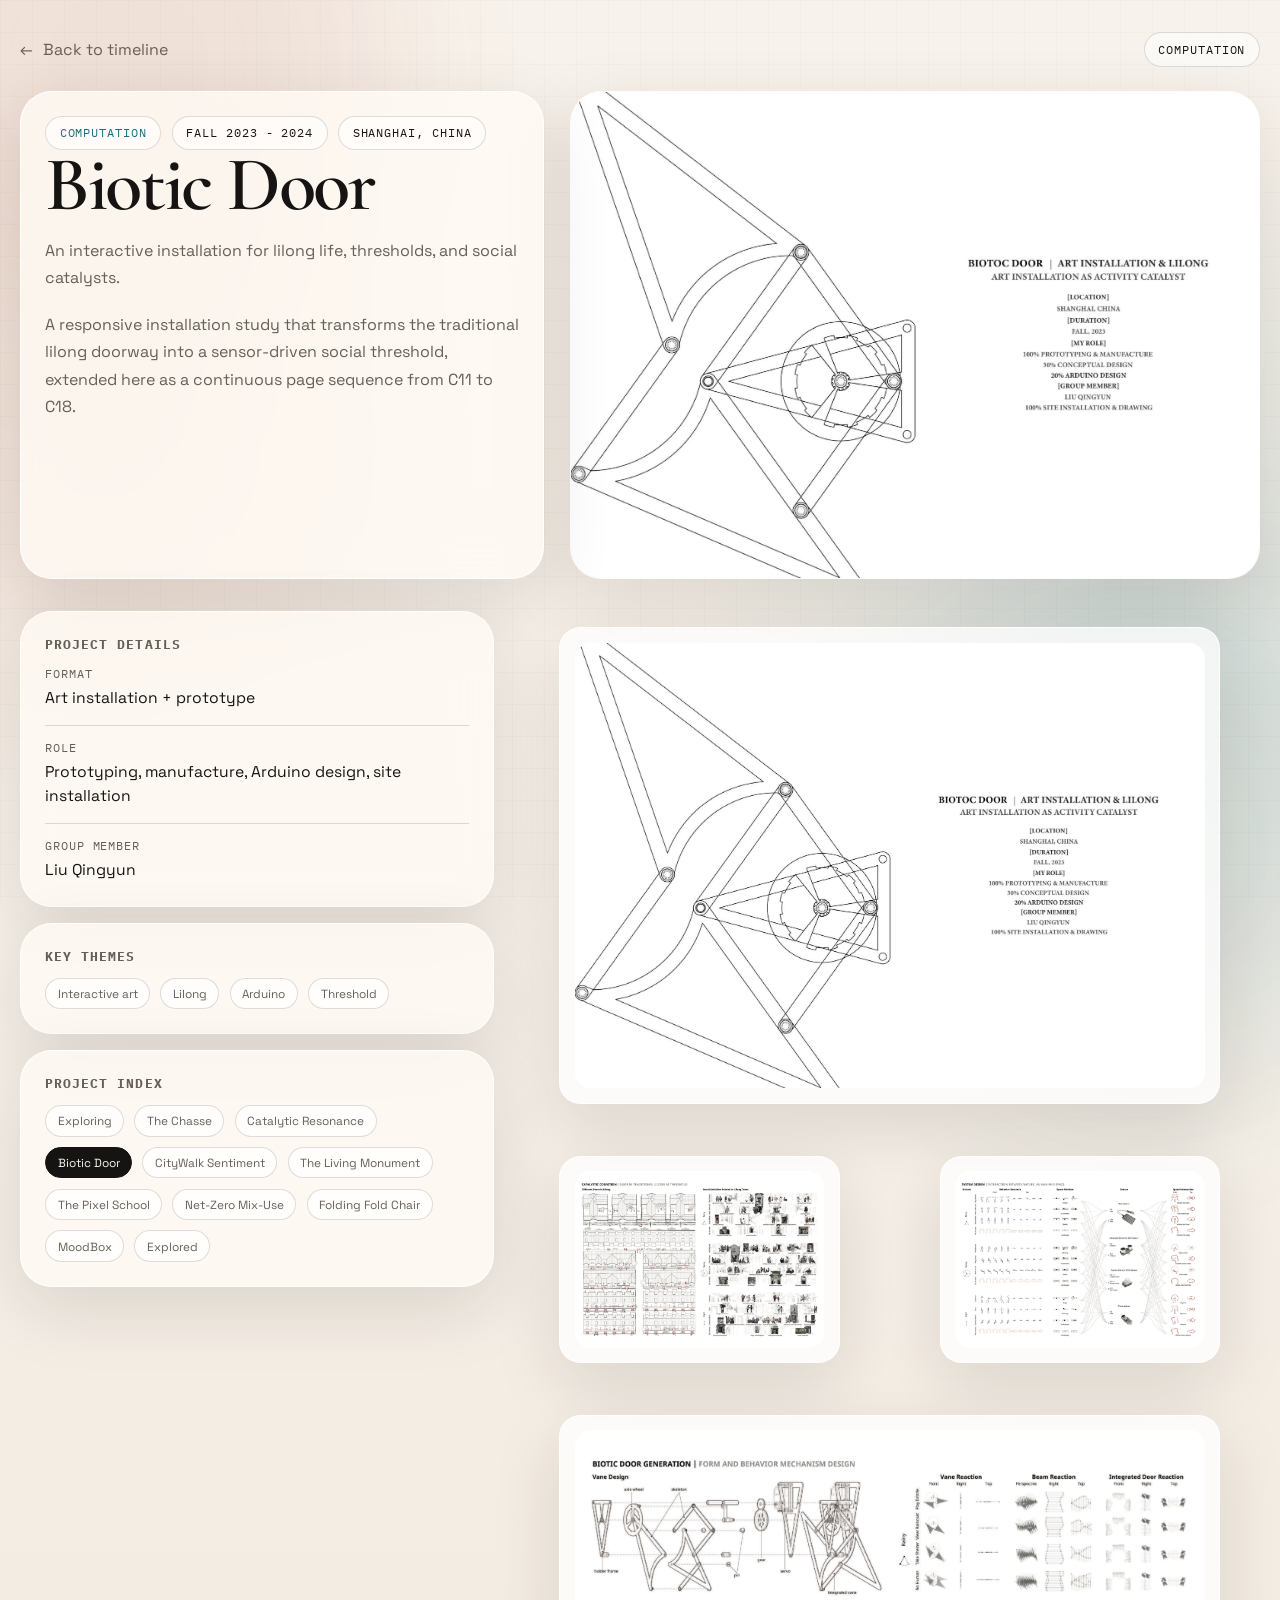
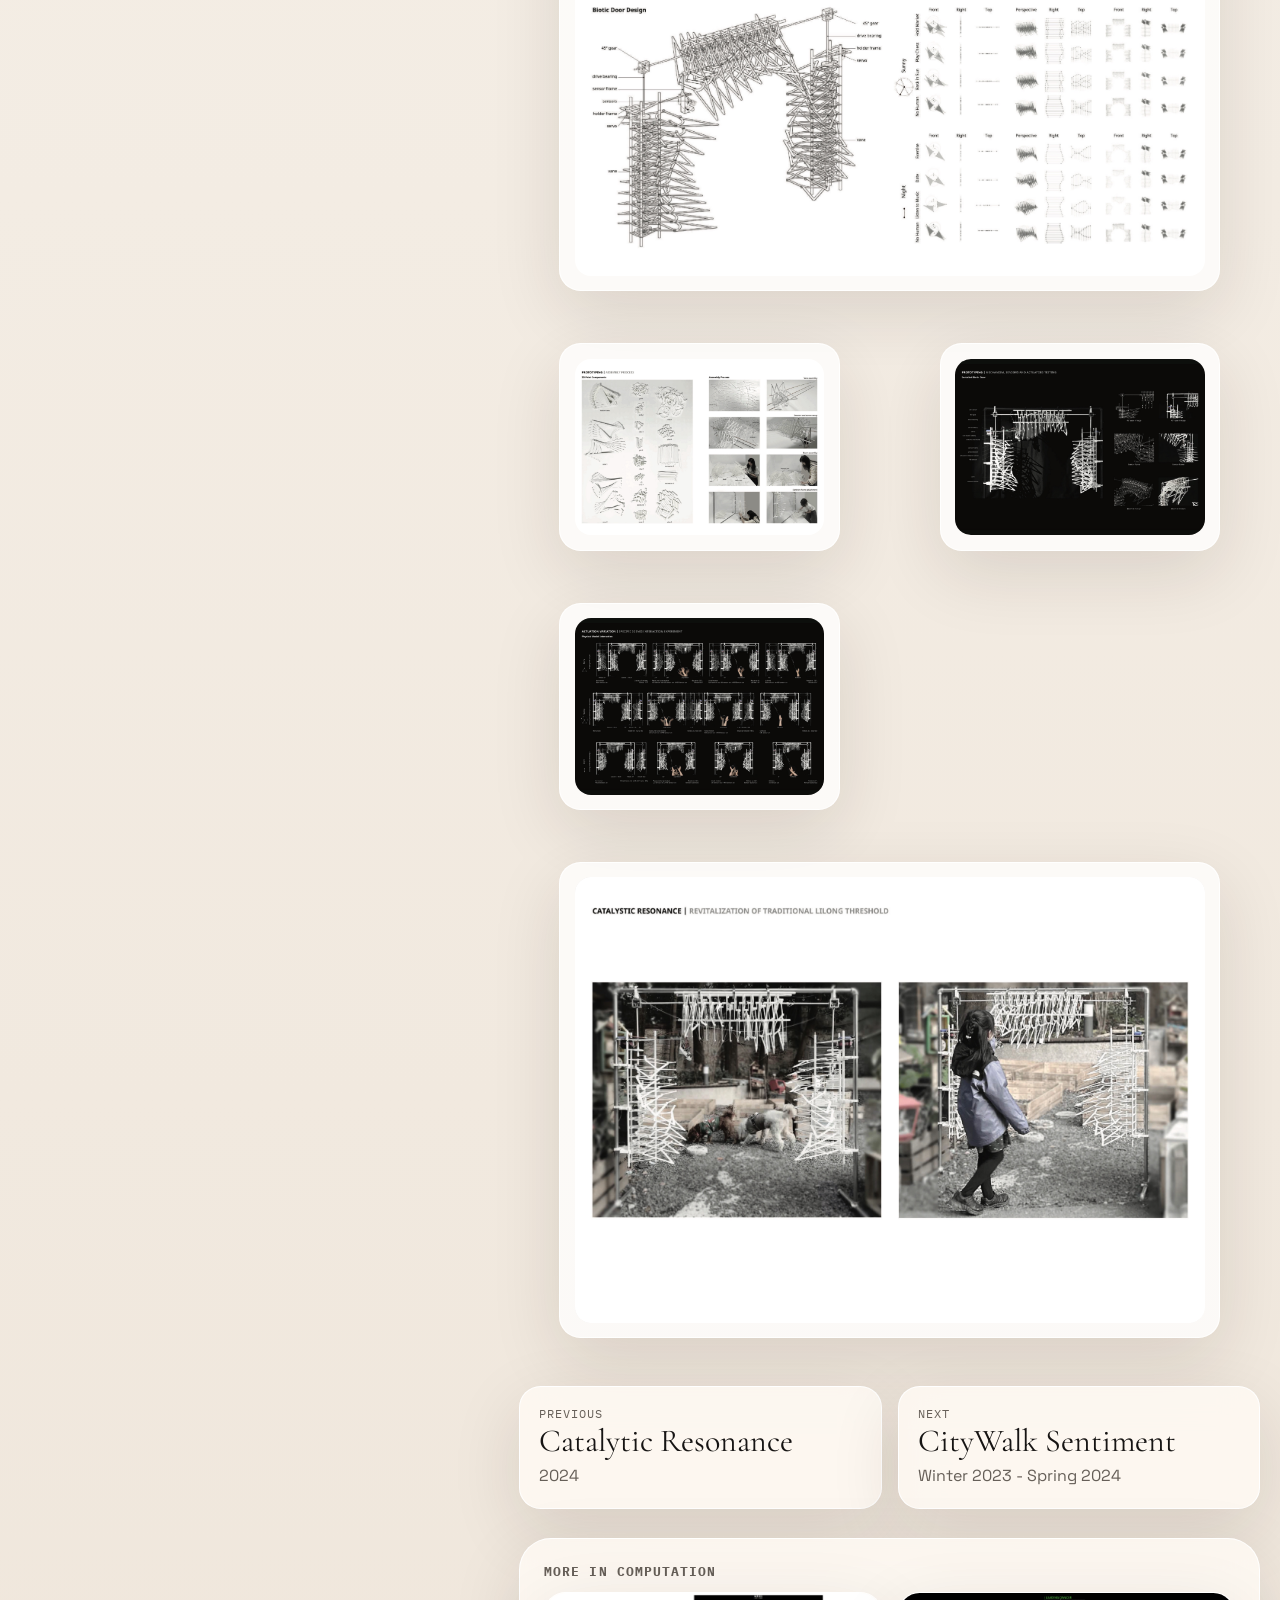
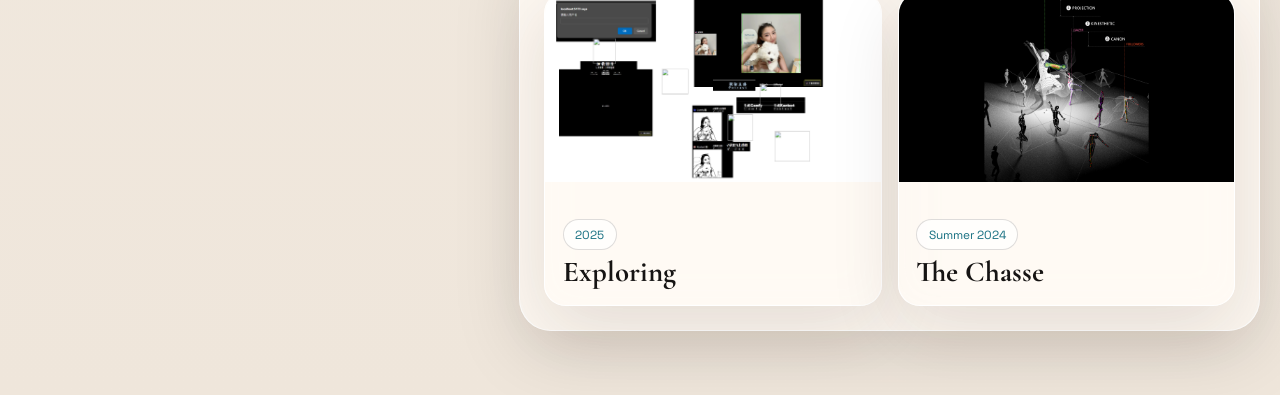
==== commit 256dabeb: "Add Exploring and Explored portfolio projects" ====
--- a/projects/biotic-door.html
+++ b/projects/biotic-door.html
@@ -7,10 +7,10 @@
     <meta http-equiv="Pragma" content="no-cache" />
     <meta http-equiv="Expires" content="0" />
     <title>Biotic Door | Qiuyu Zhang</title>
-    <link rel="stylesheet" href="../styles.css?v=20260428-2" />
-    <script defer src="../data.js?v=20260428-2"></script>
-    <script defer src="../lightbox.js?v=20260428-2"></script>
-    <script defer src="../project.js?v=20260428-2"></script>
+    <link rel="stylesheet" href="../styles.css?v=20260428-3" />
+    <script defer src="../data.js?v=20260428-3"></script>
+    <script defer src="../lightbox.js?v=20260428-3"></script>
+    <script defer src="../project.js?v=20260428-3"></script>
   </head>
   <body class="page page--project" data-page="project" data-root=".." data-project="biotic-door">
     <div class="page-glow page-glow--a"></div>
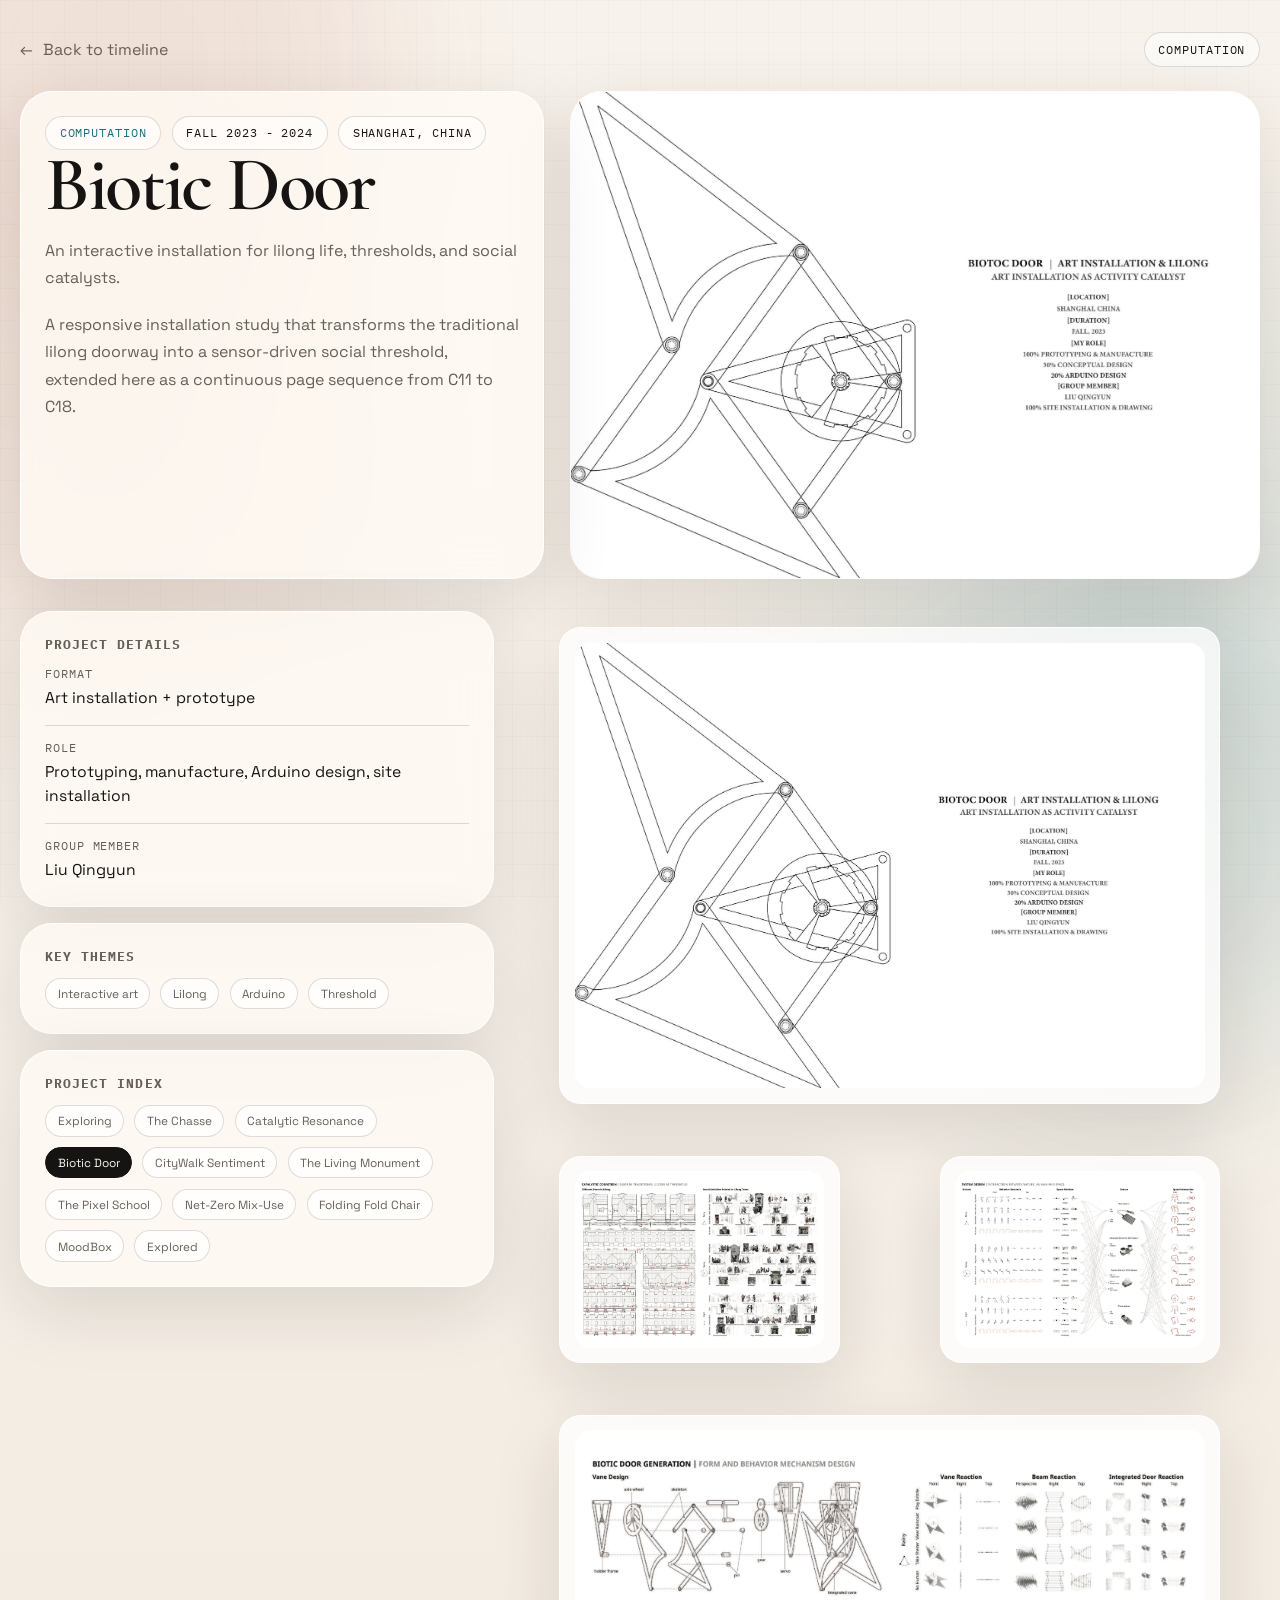
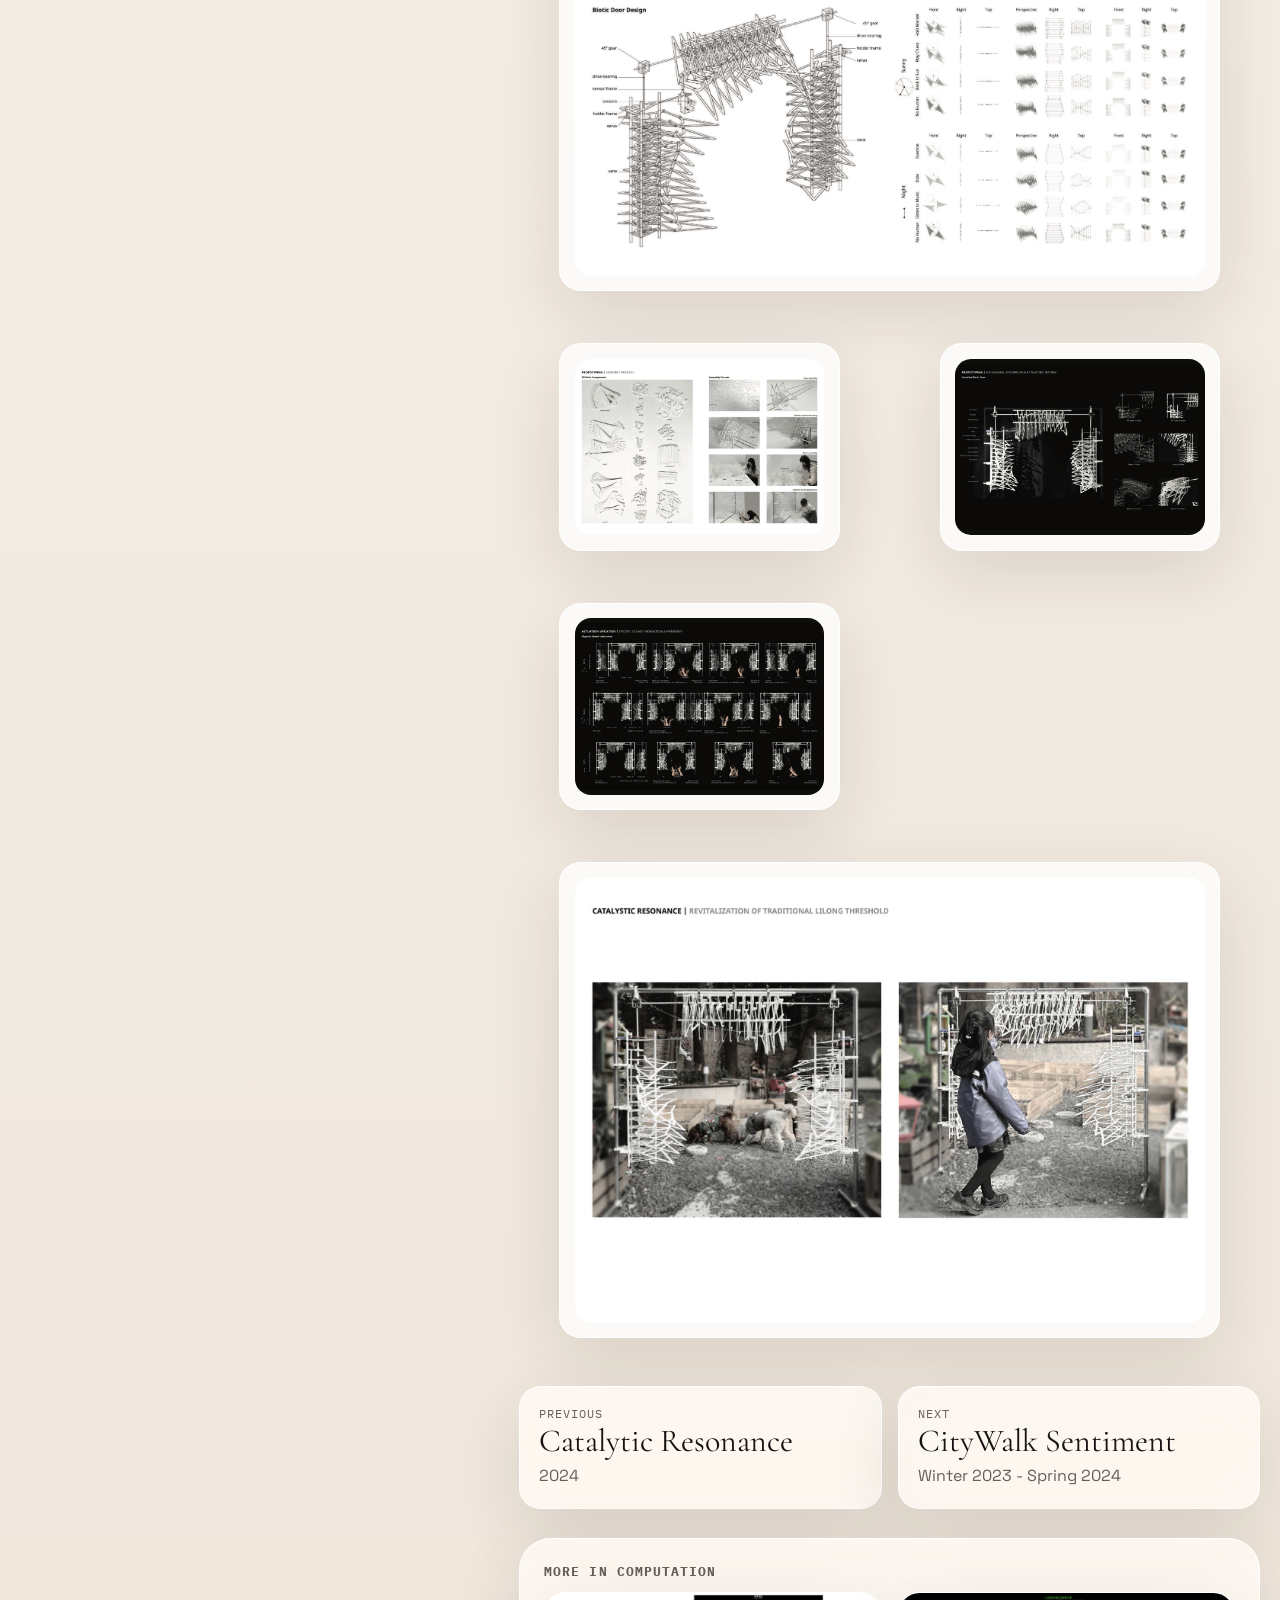
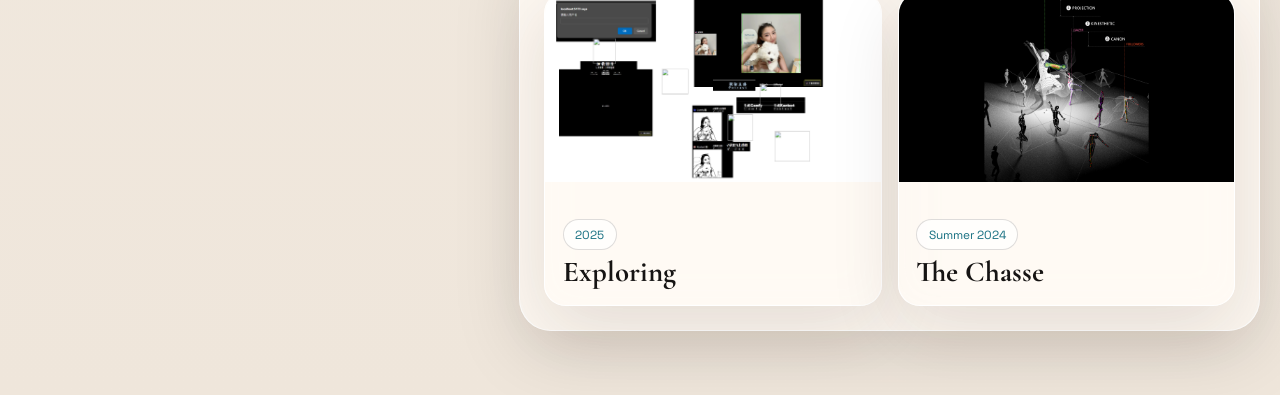
==== commit 81bd61ee: "Display Explored year as 0000" ====
--- a/projects/biotic-door.html
+++ b/projects/biotic-door.html
@@ -7,10 +7,10 @@
     <meta http-equiv="Pragma" content="no-cache" />
     <meta http-equiv="Expires" content="0" />
     <title>Biotic Door | Qiuyu Zhang</title>
-    <link rel="stylesheet" href="../styles.css?v=20260428-3" />
-    <script defer src="../data.js?v=20260428-3"></script>
-    <script defer src="../lightbox.js?v=20260428-3"></script>
-    <script defer src="../project.js?v=20260428-3"></script>
+    <link rel="stylesheet" href="../styles.css?v=20260428-4" />
+    <script defer src="../data.js?v=20260428-4"></script>
+    <script defer src="../lightbox.js?v=20260428-4"></script>
+    <script defer src="../project.js?v=20260428-4"></script>
   </head>
   <body class="page page--project" data-page="project" data-root=".." data-project="biotic-door">
     <div class="page-glow page-glow--a"></div>
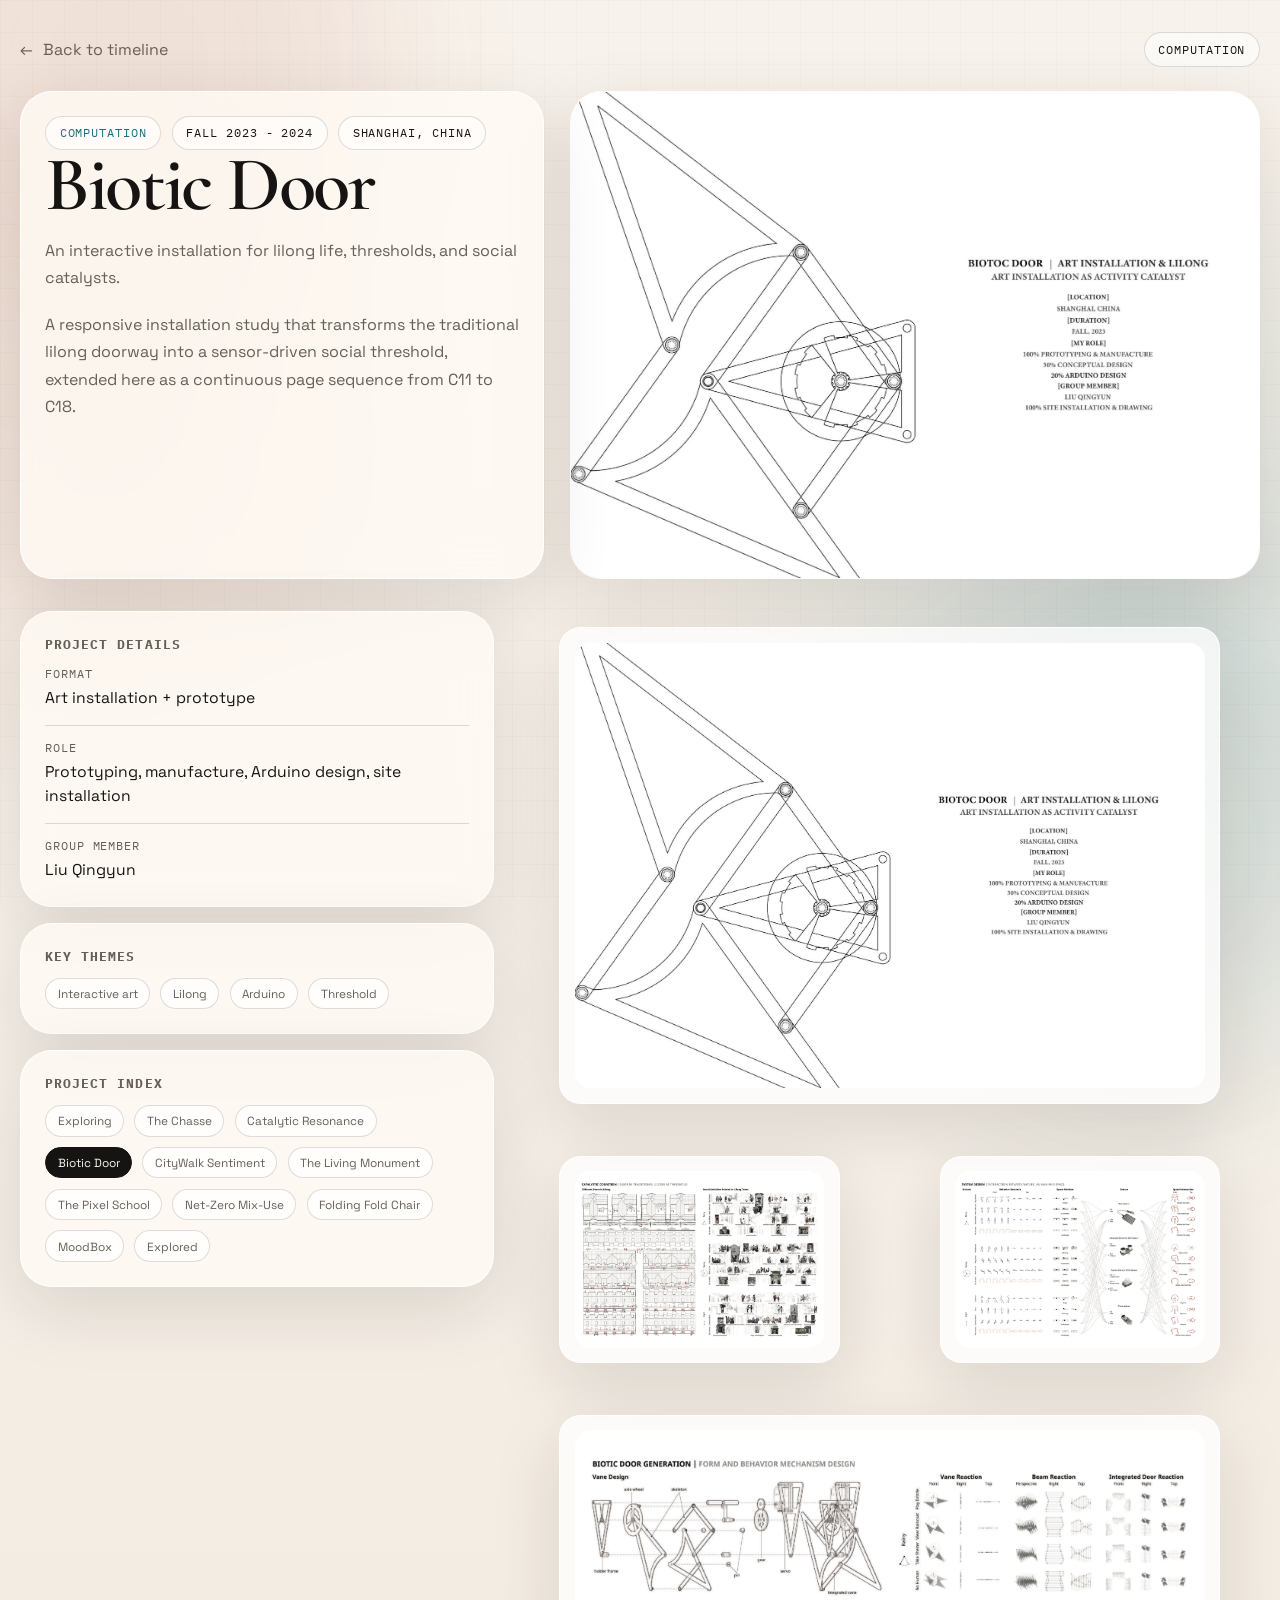
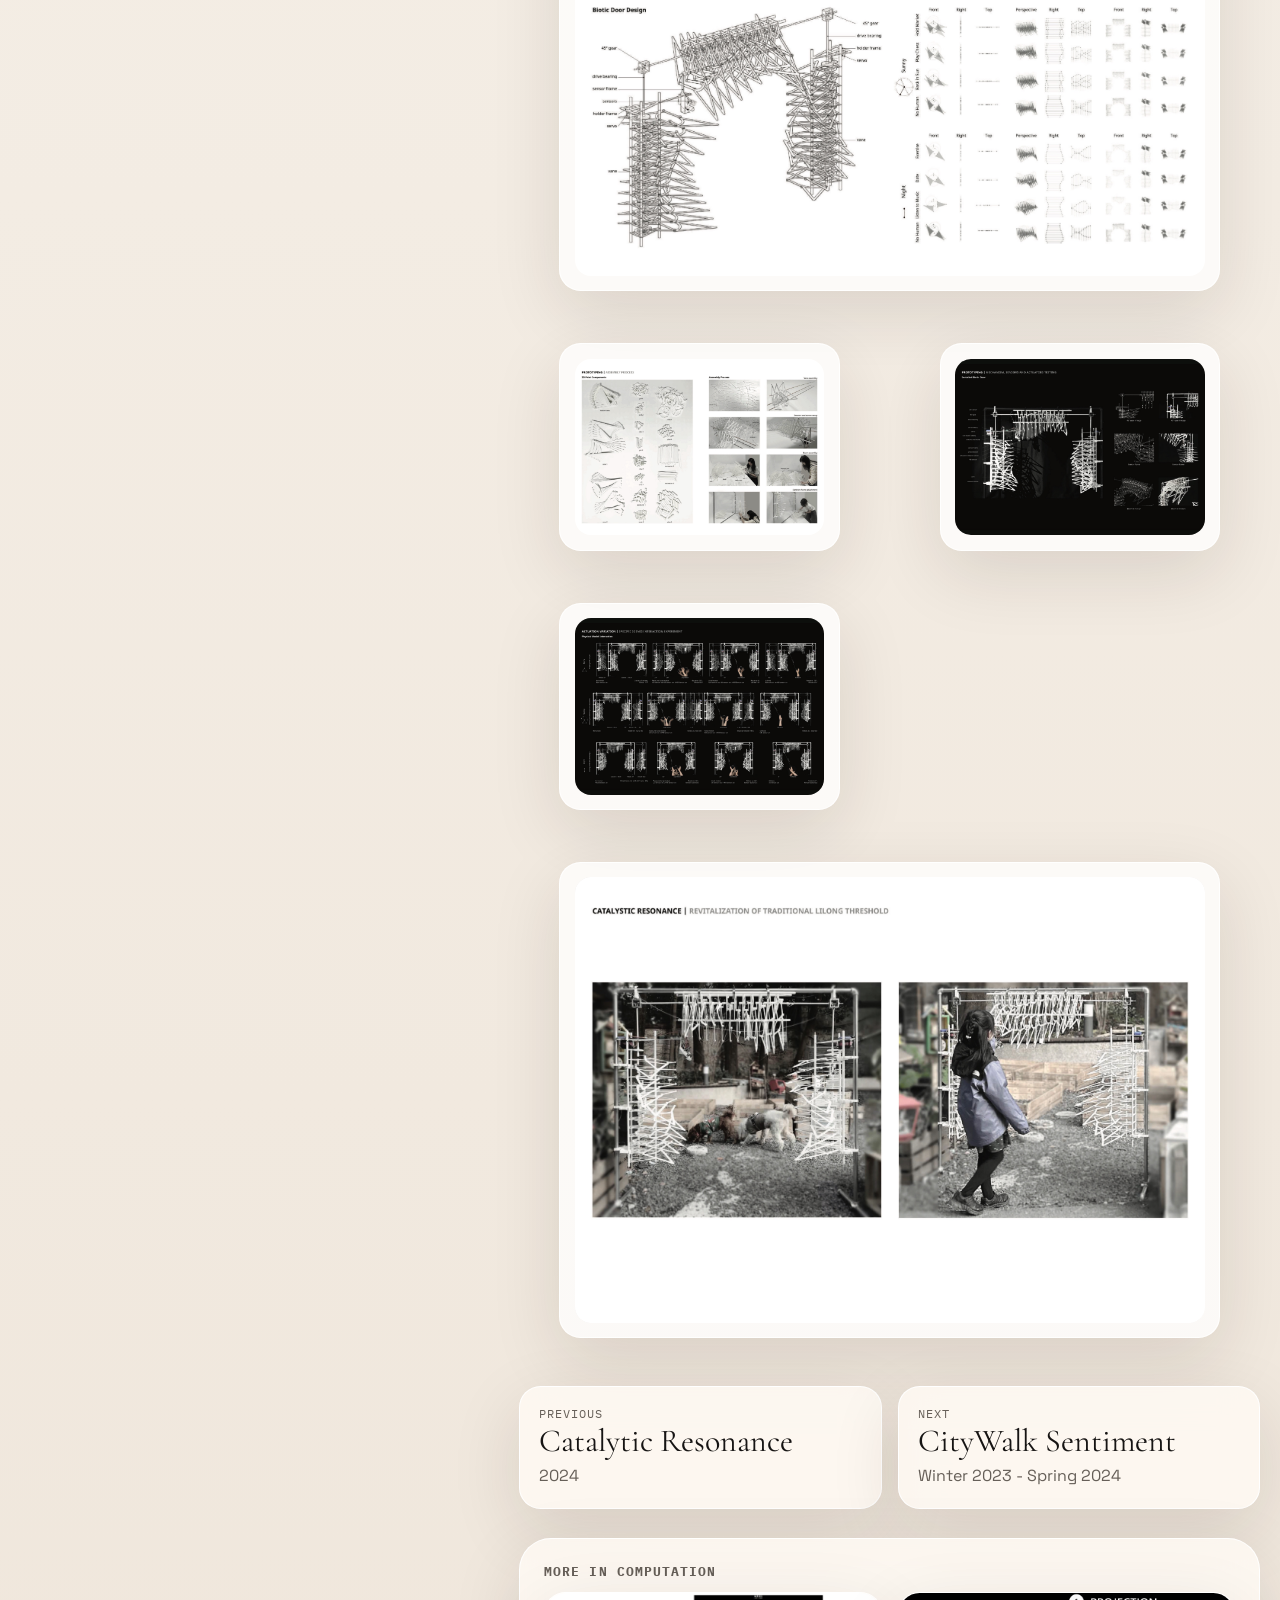
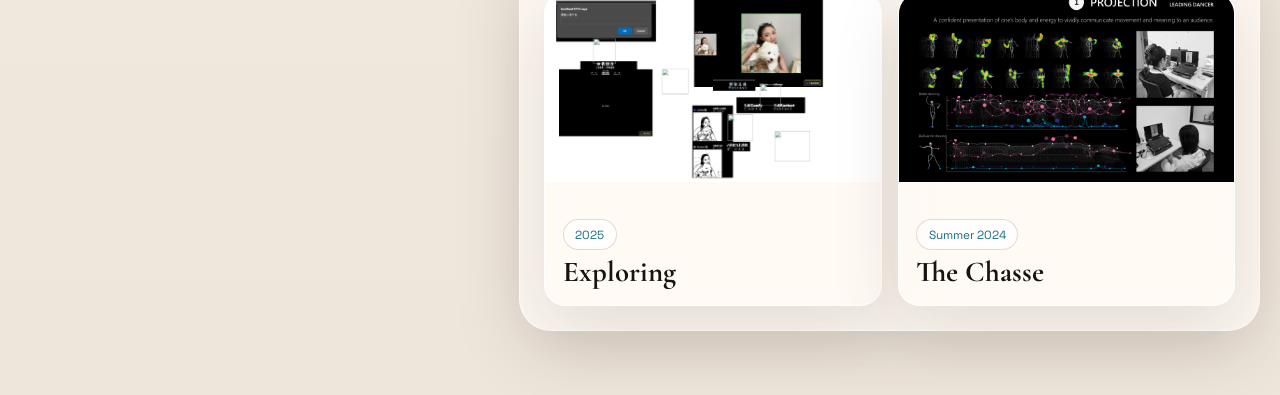
==== commit 2d09f034: "Use second Chasse image as project cover" ====
--- a/projects/biotic-door.html
+++ b/projects/biotic-door.html
@@ -7,10 +7,10 @@
     <meta http-equiv="Pragma" content="no-cache" />
     <meta http-equiv="Expires" content="0" />
     <title>Biotic Door | Qiuyu Zhang</title>
-    <link rel="stylesheet" href="../styles.css?v=20260428-4" />
-    <script defer src="../data.js?v=20260428-4"></script>
-    <script defer src="../lightbox.js?v=20260428-4"></script>
-    <script defer src="../project.js?v=20260428-4"></script>
+    <link rel="stylesheet" href="../styles.css?v=20260428-5" />
+    <script defer src="../data.js?v=20260428-5"></script>
+    <script defer src="../lightbox.js?v=20260428-5"></script>
+    <script defer src="../project.js?v=20260428-5"></script>
   </head>
   <body class="page page--project" data-page="project" data-root=".." data-project="biotic-door">
     <div class="page-glow page-glow--a"></div>
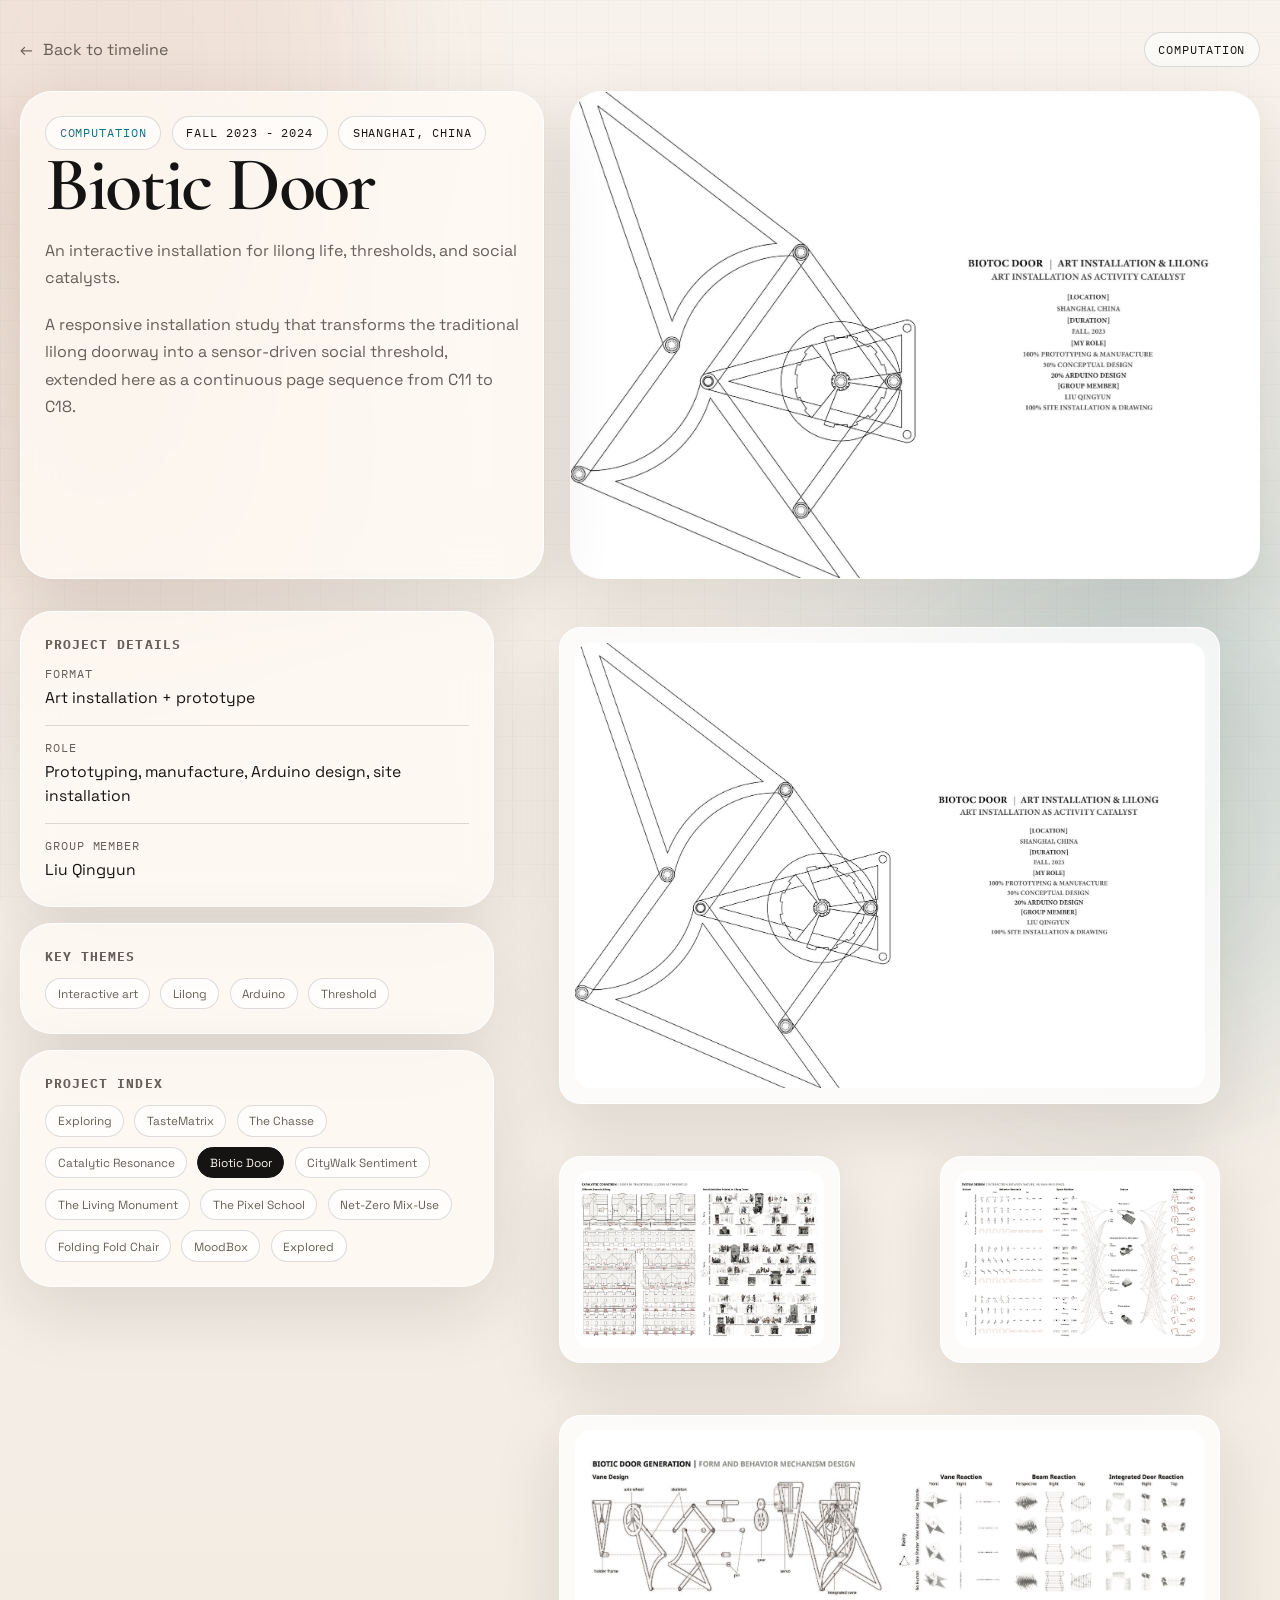
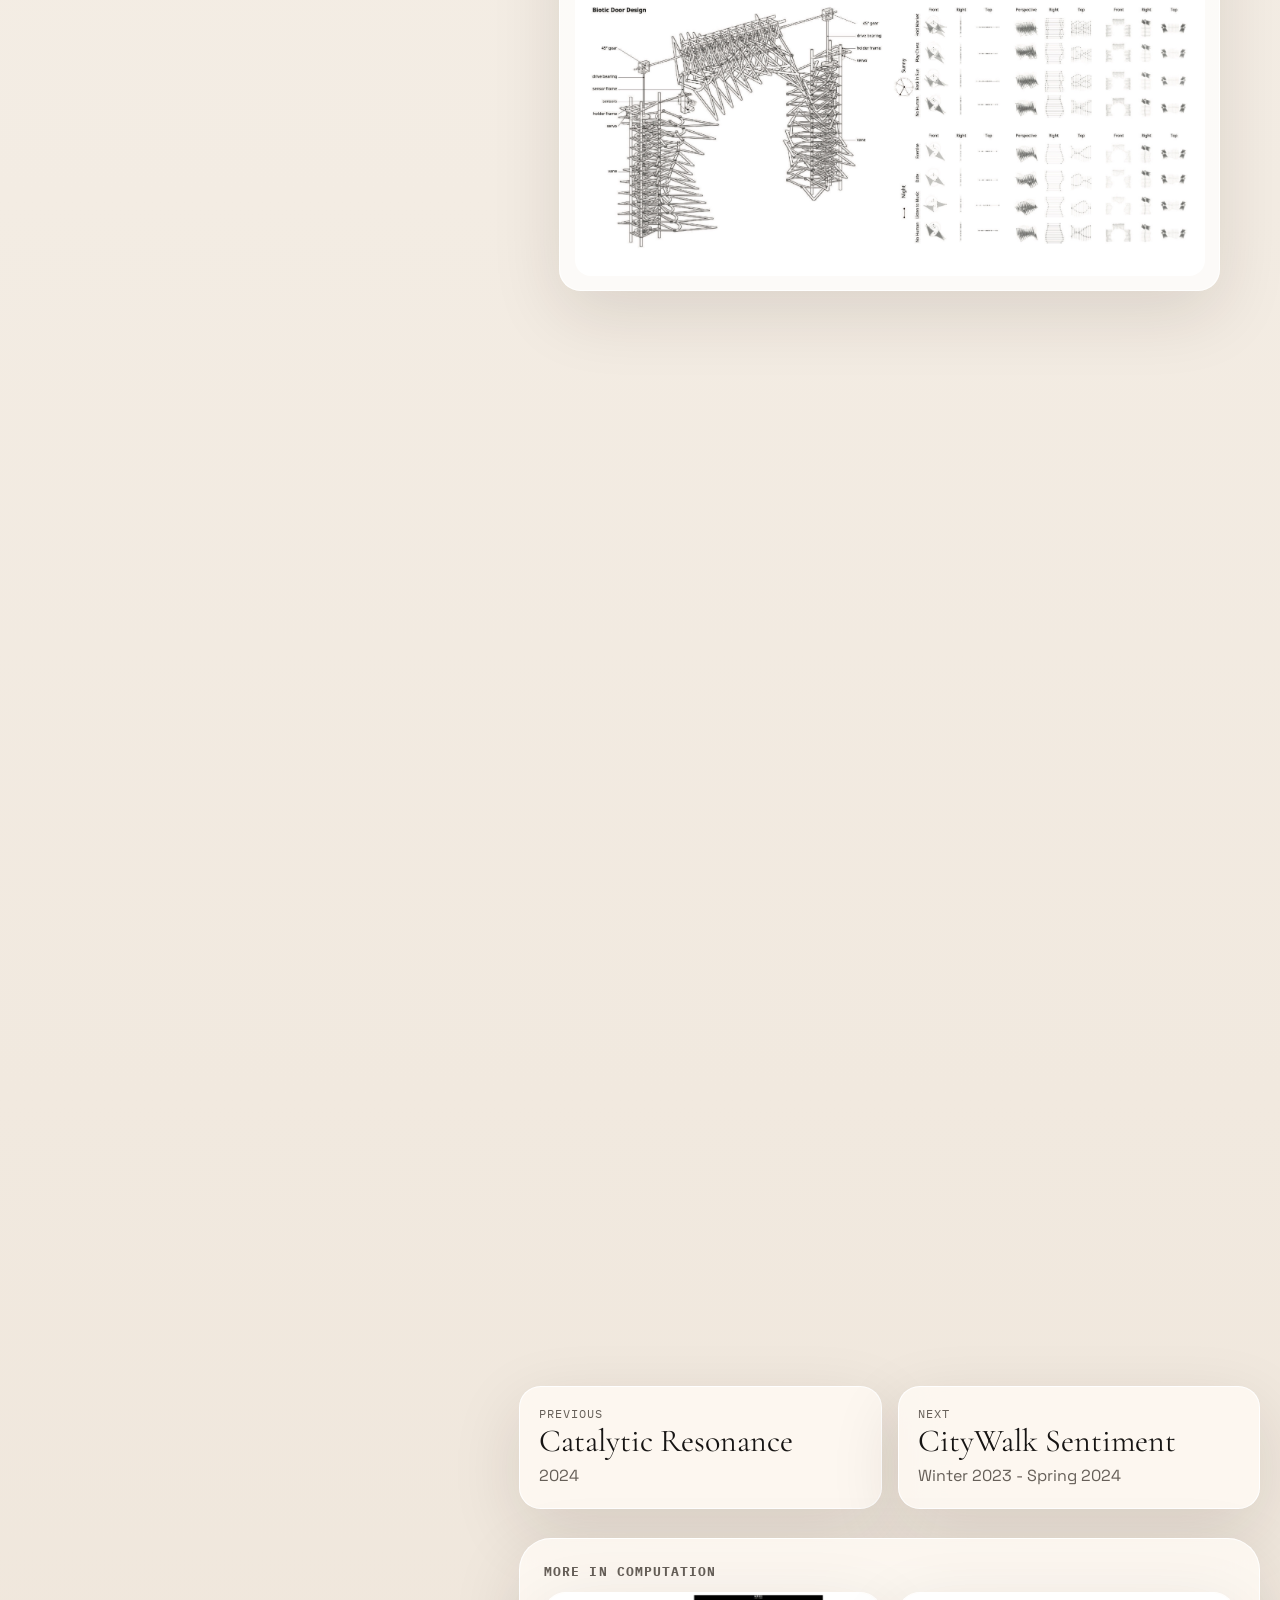
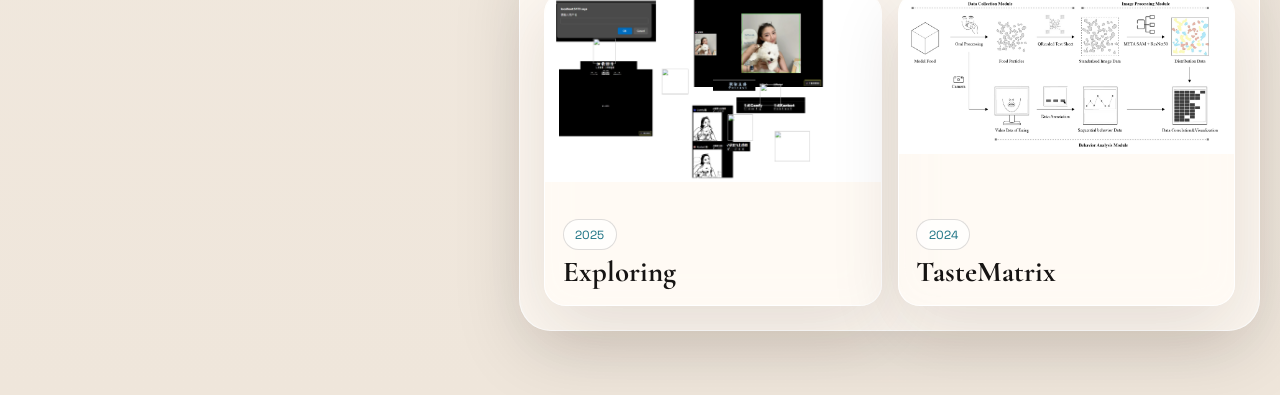
==== commit b1d24c2d: "Refine TasteMatrix results and cover" ====
--- a/projects/biotic-door.html
+++ b/projects/biotic-door.html
@@ -7,10 +7,10 @@
     <meta http-equiv="Pragma" content="no-cache" />
     <meta http-equiv="Expires" content="0" />
     <title>Biotic Door | Qiuyu Zhang</title>
-    <link rel="stylesheet" href="../styles.css?v=20260428-5" />
-    <script defer src="../data.js?v=20260428-5"></script>
-    <script defer src="../lightbox.js?v=20260428-5"></script>
-    <script defer src="../project.js?v=20260428-5"></script>
+    <link rel="stylesheet" href="../styles.css?v=20260428-7" />
+    <script defer src="../data.js?v=20260428-7"></script>
+    <script defer src="../lightbox.js?v=20260428-7"></script>
+    <script defer src="../project.js?v=20260428-7"></script>
   </head>
   <body class="page page--project" data-page="project" data-root=".." data-project="biotic-door">
     <div class="page-glow page-glow--a"></div>
